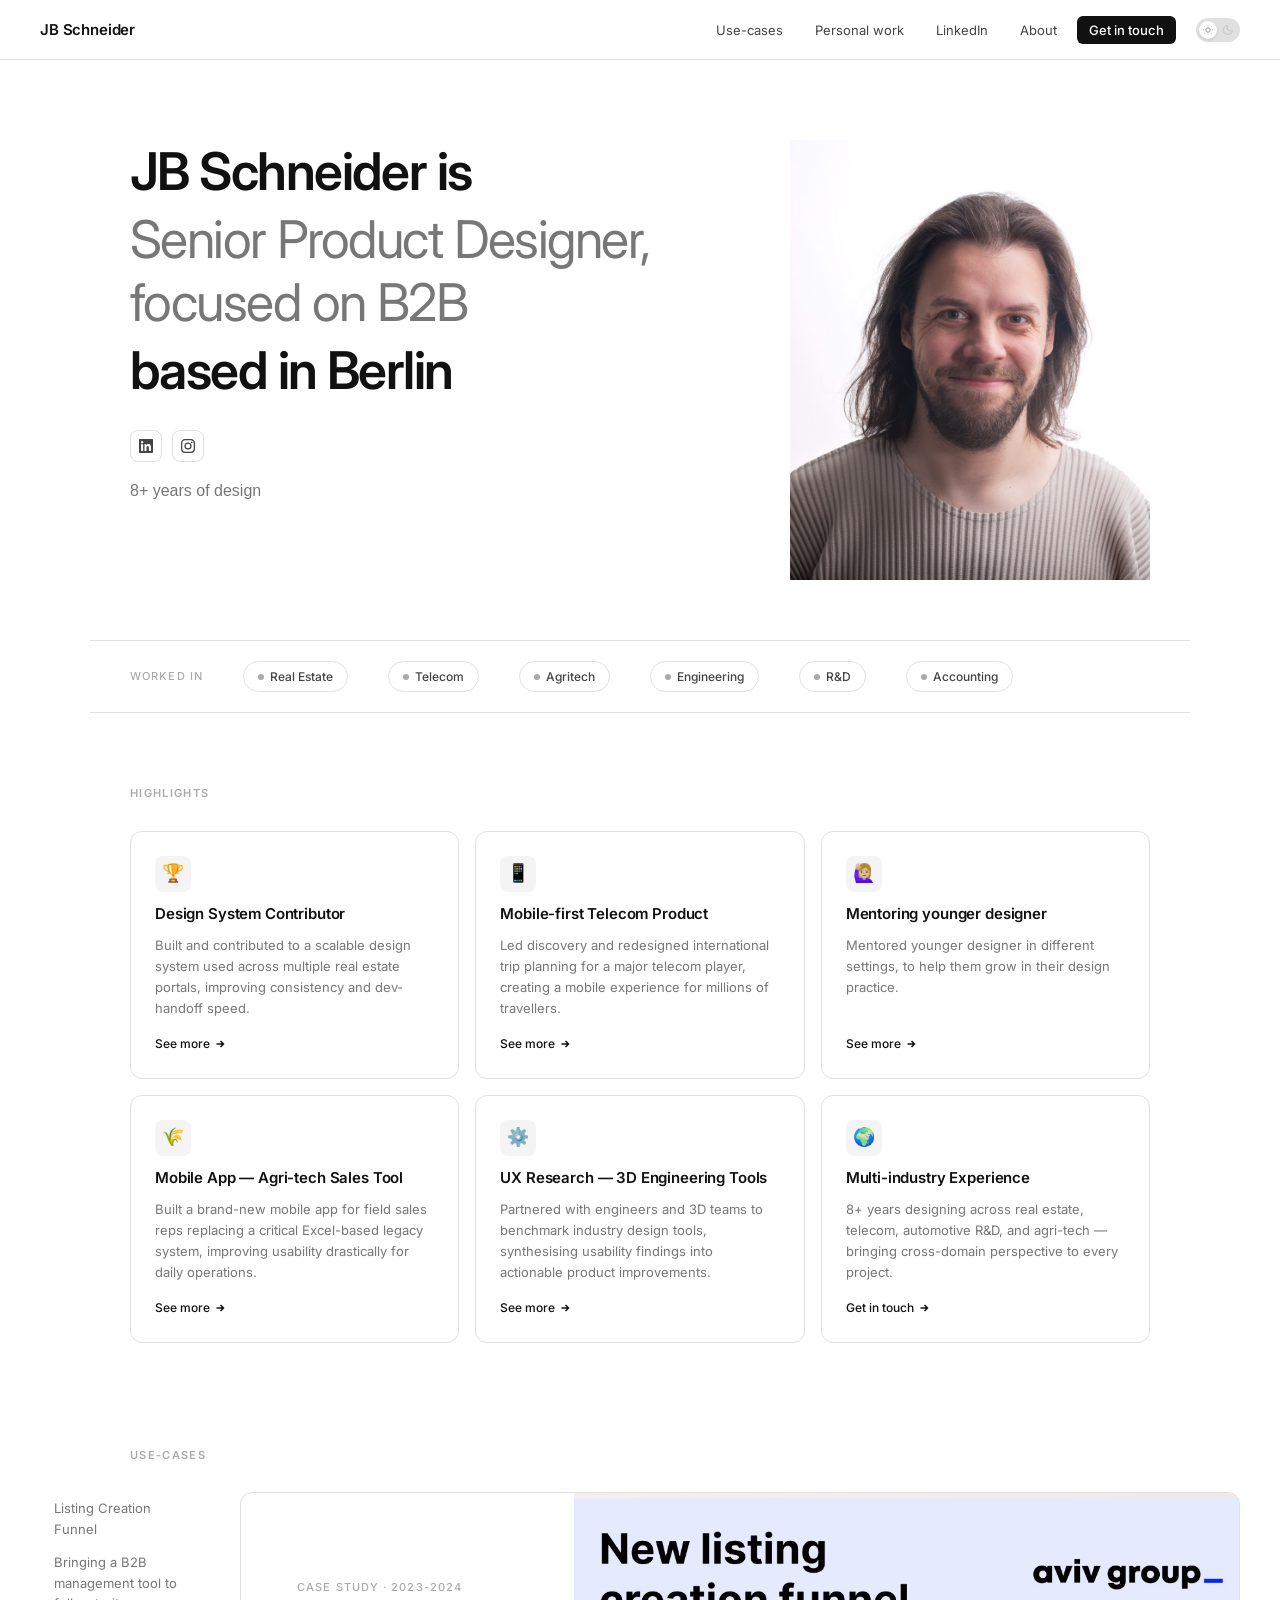
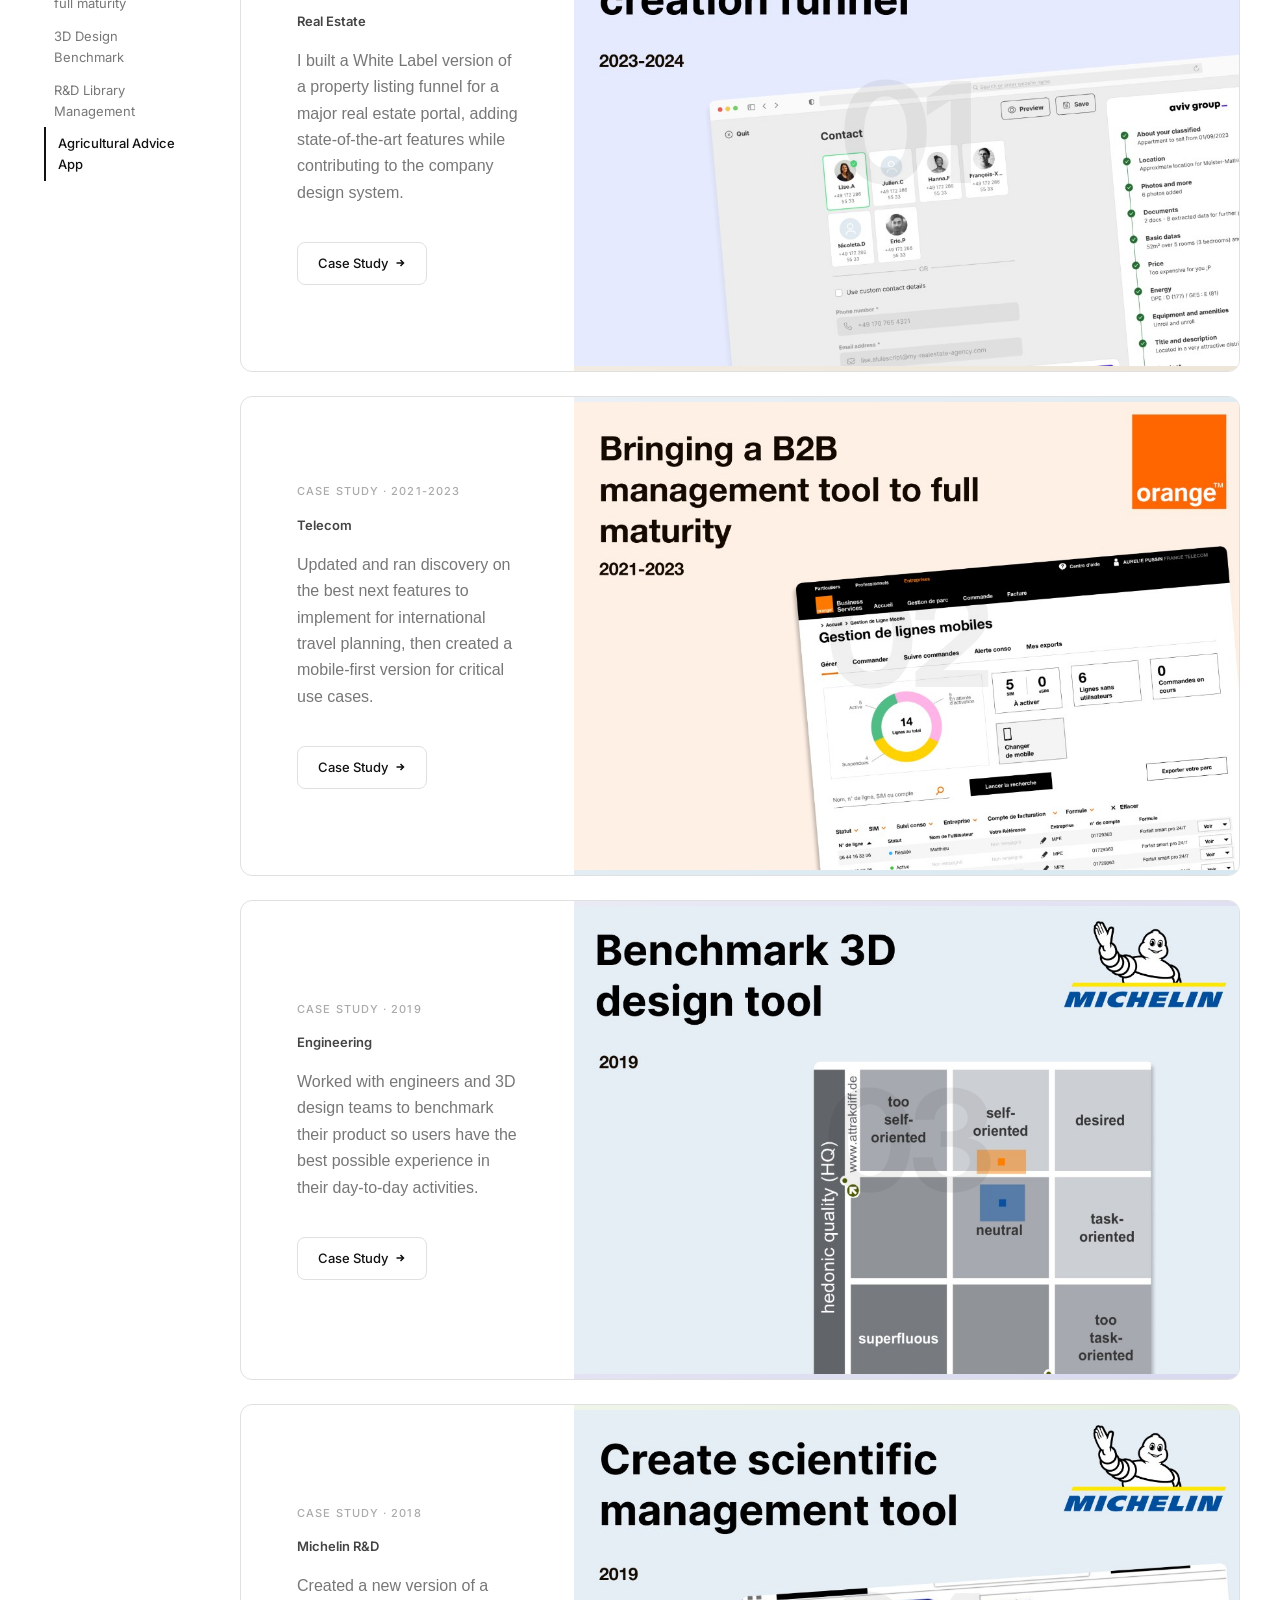
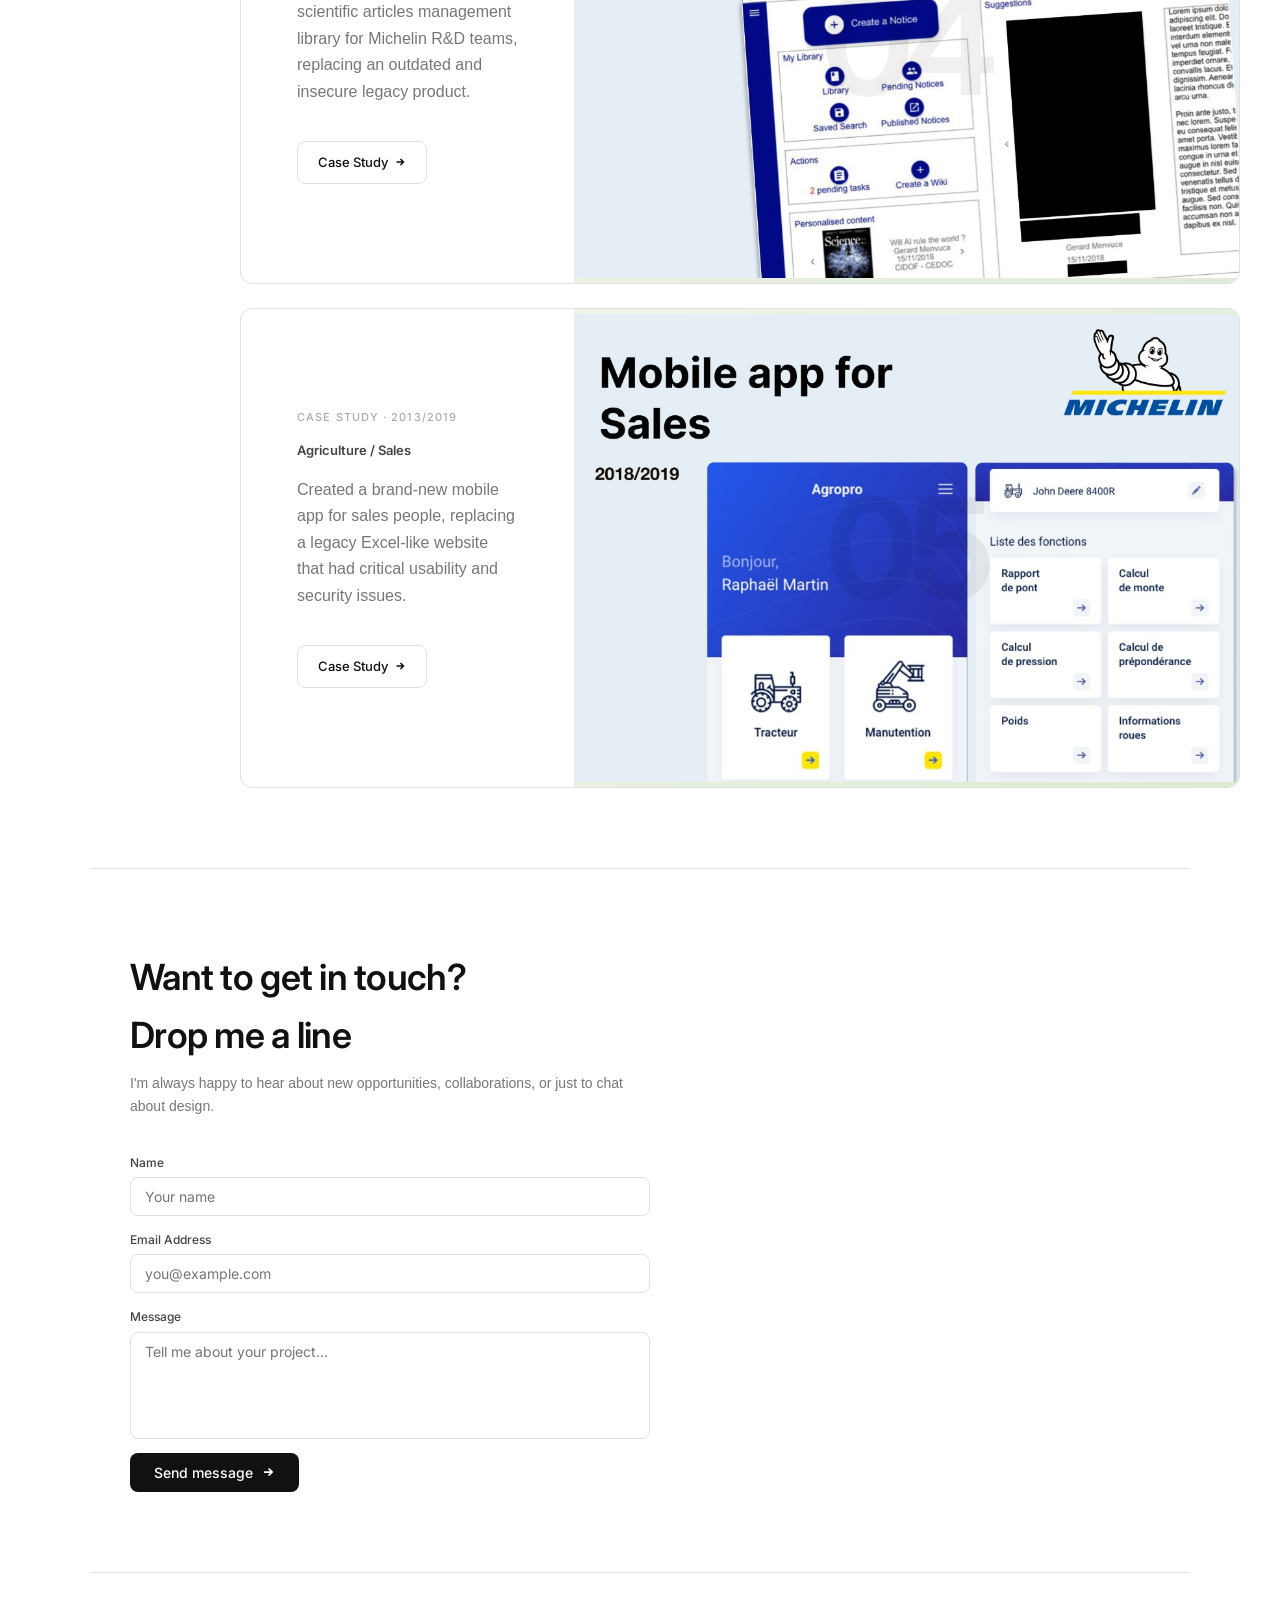
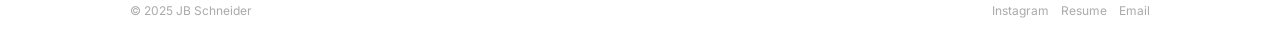
==== index.html @ 1fe6a7e6 "Initial commit portfolio site" ====
<!DOCTYPE html>
<html lang="en">
<head>
  <meta charset="UTF-8"/>
  <meta name="viewport" content="width=device-width, initial-scale=1.0"/>
  <meta name="description" content="JB Schneider – Product Designer, focused on B2B, based in Berlin"/>
  <title>JB Schneider – Product Designer</title>
  <link rel="preconnect" href="https://fonts.googleapis.com"/>
  <link rel="preconnect" href="https://fonts.gstatic.com" crossorigin/>
  <link href="https://fonts.googleapis.com/css2?family=Inter:wght@300;400;500;600&display=swap" rel="stylesheet"/>
  <link rel="stylesheet" href="styles.css"/>
  <script>
    (function() {
      try {
        var s = localStorage.getItem('jb-portfolio-theme');
        if (s === 'dark') document.documentElement.classList.add('dark-mode');
        else if (s === 'light') document.documentElement.classList.add('theme-light');
      } catch (_) {}
    })();
  </script>
</head>
<body>

<!-- ── NAV ──────────────────────────────────── -->
<nav>
  <a href="#" class="nav-logo">JB Schneider</a>
  <div class="nav-right">
    <ul class="nav-links">
      <li><a href="#work">Use-cases</a></li>
      <li><a href="https://www.instagram.com/jb_schneidr/" target="_blank" rel="noopener noreferrer">Personal work</a></li>
      <li><a href="https://www.linkedin.com/in/" target="_blank" rel="noopener noreferrer">LinkedIn</a></li>
      <li><a href="about.html">About</a></li>
      <li><a href="#contact" class="nav-cta">Get in touch</a></li>
    </ul>
    <button type="button" class="theme-toggle" aria-label="Toggle dark mode" title="Toggle dark mode">
      <span class="theme-toggle__track">
        <span class="theme-toggle__thumb"></span>
      </span>
      <span class="theme-toggle__icons" aria-hidden="true">
        <svg class="theme-toggle__sun" viewBox="0 0 24 24" fill="none" stroke="currentColor" stroke-width="1.5"><path d="M12 3v1.5M12 19.5V21M4.22 4.22l1.06 1.06M18.72 18.72l1.06 1.06M3 12h1.5M19.5 12H21M4.22 19.78l1.06-1.06M18.72 5.28l1.06-1.06M12 16.5a4.5 4.5 0 1 0 0-9 4.5 4.5 0 0 0 0 9z"/></svg>
        <svg class="theme-toggle__moon" viewBox="0 0 24 24" fill="none" stroke="currentColor" stroke-width="1.5"><path d="M21 12.79A9 9 0 1 1 11.21 3 7 7 0 0 0 21 12.79z"/></svg>
      </span>
    </button>
  </div>
</nav>

<!-- ── HERO ─────────────────────────────────── -->
<div class="section-wrap">
  <div class="hero">
    <div class="hero-left">
      <h1 class="hero-title">
        <span class="hero-title__line">JB Schneider is</span>
        <span class="hero-title__line"><span>Senior Product Designer, <span class="hero-title__no-wrap">focused on B2B</span></span></span>
        <span class="hero-title__line">based in Berlin</span>
      </h1>

      <div class="hero-socials">
        <a href="https://www.linkedin.com/in/" class="social-icon" title="LinkedIn" target="_blank" rel="noopener noreferrer">
          <svg viewBox="0 0 24 24" xmlns="http://www.w3.org/2000/svg"><path d="M20.45 20.45h-3.55v-5.57c0-1.33-.03-3.04-1.85-3.04-1.85 0-2.13 1.45-2.13 2.94v5.67H9.37V9h3.41v1.56h.05c.47-.9 1.63-1.85 3.35-1.85 3.58 0 4.25 2.36 4.25 5.43v6.31h.02zM5.34 7.43a2.06 2.06 0 1 1 0-4.12 2.06 2.06 0 0 1 0 4.12zM7.12 20.45H3.56V9h3.56v11.45zM22.22 0H1.77C.79 0 0 .77 0 1.72v20.56C0 23.23.79 24 1.77 24h20.45c.98 0 1.78-.77 1.78-1.72V1.72C24 .77 23.2 0 22.22 0z"/></svg>
        </a>
        <a href="https://www.instagram.com/jb_schneidr/" target="_blank" rel="noopener noreferrer" class="social-icon" title="Instagram">
          <svg viewBox="0 0 24 24" xmlns="http://www.w3.org/2000/svg"><path d="M12 2.16c3.2 0 3.58.01 4.85.07 3.25.15 4.77 1.69 4.92 4.92.06 1.27.07 1.65.07 4.85 0 3.2-.01 3.58-.07 4.85-.15 3.23-1.66 4.77-4.92 4.92-1.27.06-1.64.07-4.85.07-3.2 0-3.58-.01-4.85-.07-3.26-.15-4.77-1.7-4.92-4.92C2.17 15.58 2.16 15.2 2.16 12c0-3.2.01-3.58.07-4.85C2.38 3.86 3.9 2.31 7.15 2.23 8.42 2.17 8.8 2.16 12 2.16zM12 0C8.74 0 8.33.01 7.05.07 2.7.27.27 2.7.07 7.05.01 8.33 0 8.74 0 12c0 3.26.01 3.67.07 4.95.2 4.36 2.62 6.78 6.98 6.98C8.33 23.99 8.74 24 12 24c3.26 0 3.67-.01 4.95-.07 4.35-.2 6.78-2.62 6.98-6.98.06-1.28.07-1.69.07-4.95 0-3.26-.01-3.67-.07-4.95C23.73 2.71 21.31.27 16.95.07 15.67.01 15.26 0 12 0zm0 5.84a6.16 6.16 0 1 0 0 12.32A6.16 6.16 0 0 0 12 5.84zM12 16a4 4 0 1 1 0-8 4 4 0 0 1 0 8zm6.4-11.85a1.44 1.44 0 1 0 0 2.88 1.44 1.44 0 0 0 0-2.88z"/></svg>
        </a>
      </div>

      <p class="hero-tagline">8+ years of design</p>
    </div>

    <div class="hero-right">
      <img class="hero-avatar hero-avatar--medium" src="assets/jb-headshot.png" alt="JB Schneider"/>
    </div>
  </div>
</div>

<!-- ── COMPANY LOGOS ─────────────────────────── -->
<div class="logos-section">
  <div class="logos-inner">
    <span class="logos-label">Worked in</span>
    <div class="logos-track">
      <span class="logo-chip"><span class="dot"></span>Real Estate</span>
      <span class="logo-chip"><span class="dot"></span>Telecom</span>
      <span class="logo-chip"><span class="dot"></span>Agritech</span>
      <span class="logo-chip"><span class="dot"></span>Engineering</span>
      <span class="logo-chip"><span class="dot"></span>R&amp;D</span>
      <span class="logo-chip"><span class="dot"></span>Accounting</span>
    </div>
  </div>
</div>

<!-- ── HIGHLIGHTS ────────────────────────────── -->
<div class="section-wrap highlights-section" id="highlights">
  <div class="section-label">Highlights</div>

  <div class="highlights-grid">

    <div class="highlight-card reveal">
      <div class="highlight-icon">🏆</div>
      <div class="highlight-title">Design System Contributor</div>
      <div class="highlight-desc">Built and contributed to a scalable design system used across multiple real estate portals, improving consistency and dev-handoff speed.</div>
      <a href="#work" class="highlight-link">
        See more
        <svg viewBox="0 0 12 12" fill="none" stroke="currentColor" stroke-width="1.5"><path d="M2.5 6h7M6.5 3l3 3-3 3"/></svg>
      </a>
    </div>

    <div class="highlight-card reveal">
      <div class="highlight-icon">📱</div>
      <div class="highlight-title">Mobile-first Telecom Product</div>
      <div class="highlight-desc">Led discovery and redesigned international trip planning for a major telecom player, creating a mobile experience for millions of travellers.</div>
      <a href="#work" class="highlight-link">
        See more
        <svg viewBox="0 0 12 12" fill="none" stroke="currentColor" stroke-width="1.5"><path d="M2.5 6h7M6.5 3l3 3-3 3"/></svg>
      </a>
    </div>

    <div class="highlight-card reveal">
      <div class="highlight-icon">🙋🏼‍♀️</div>
      <div class="highlight-title">Mentoring younger designer</div>
      <div class="highlight-desc">Mentored younger designer in different settings, to help them grow in their design practice.</div>
      <a href="#work" class="highlight-link">
        See more
        <svg viewBox="0 0 12 12" fill="none" stroke="currentColor" stroke-width="1.5"><path d="M2.5 6h7M6.5 3l3 3-3 3"/></svg>
      </a>
    </div>

    <div class="highlight-card reveal">
      <div class="highlight-icon">🌾</div>
      <div class="highlight-title">Mobile App — Agri-tech Sales Tool</div>
      <div class="highlight-desc">Built a brand-new mobile app for field sales reps replacing a critical Excel-based legacy system, improving usability drastically for daily operations.</div>
      <a href="#work" class="highlight-link">
        See more
        <svg viewBox="0 0 12 12" fill="none" stroke="currentColor" stroke-width="1.5"><path d="M2.5 6h7M6.5 3l3 3-3 3"/></svg>
      </a>
    </div>

    <div class="highlight-card reveal">
      <div class="highlight-icon">⚙️</div>
      <div class="highlight-title">UX Research — 3D Engineering Tools</div>
      <div class="highlight-desc">Partnered with engineers and 3D teams to benchmark industry design tools, synthesising usability findings into actionable product improvements.</div>
      <a href="#work" class="highlight-link">
        See more
        <svg viewBox="0 0 12 12" fill="none" stroke="currentColor" stroke-width="1.5"><path d="M2.5 6h7M6.5 3l3 3-3 3"/></svg>
      </a>
    </div>

    <div class="highlight-card reveal">
      <div class="highlight-icon">🌍</div>
      <div class="highlight-title">Multi-industry Experience</div>
      <div class="highlight-desc">8+ years designing across real estate, telecom, automotive R&D, and agri-tech — bringing cross-domain perspective to every project.</div>
      <a href="#contact" class="highlight-link">
        Get in touch
        <svg viewBox="0 0 12 12" fill="none" stroke="currentColor" stroke-width="1.5"><path d="M2.5 6h7M6.5 3l3 3-3 3"/></svg>
      </a>
    </div>

  </div>
</div>

<!-- ── WORK ──────────────────────────────────── -->
<div class="work-section" id="work">
  <div class="section-wrap" style="padding-bottom: 0;">
    <div class="section-label">Use-cases</div>
  </div>

  <div class="work-outer">

    <nav class="toc" aria-label="Table of contents">
      <div class="toc-group">
        <div class="toc-item active" data-card="card-1">
Listing Creation Funnel
        </div>
        <div class="toc-item" data-card="card-2">
Bringing a B2B management tool to full maturity
        </div>
        <div class="toc-item" data-card="card-3">
3D Design Benchmark
        </div>
        <div class="toc-item" data-card="card-4">
R&amp;D Library Management
        </div>
        <div class="toc-item" data-card="card-5">
Agricultural Advice App
        </div>
      </div>
    </nav>

    <div class="work-main">
      <div class="projects-list">

      <a class="project-card reveal" id="card-1" href="case-study-aviv-listing-funnel.html">
        <div class="project-info">
          <div class="project-type">Case Study · 2023-2024</div>
          <div class="project-company">Real Estate</div>
          <h3 class="project-title">Designing a seamless listing creation funnel</h3>
          <p class="project-desc">I built a White Label version of a property listing funnel for a major real estate portal, adding state-of-the-art features while contributing to the company design system.</p>
          <div class="project-footer">
            <span class="project-cta">
              Case Study
              <svg viewBox="0 0 12 12" fill="none" stroke="currentColor" stroke-width="1.5"><path d="M2.5 6h7M6.5 3l3 3-3 3"/></svg>
            </span>
            <span class="project-badge">Design System</span>
          </div>
        </div>
        <div class="project-visual v-real-estate">
          <img src="assets/Aviv_thumbnail_V2-602e47c1-2ef5-47f9-98f8-c3da62373234.png" alt="New listing creation funnel — Aviv Group" class="project-visual__img"/>
          <span class="visual-number">01</span>
          <div class="project-visual__overlay" aria-hidden="true"></div>
        </div>
      </a>

      <a class="project-card reveal" id="card-2" href="case-study-orange.html">
        <div class="project-info">
          <div class="project-type">Case Study · 2021-2023</div>
          <div class="project-company">Telecom</div>
          <h3 class="project-title">Bringing a B2B management tool to full maturity</h3>
          <p class="project-desc">Updated and ran discovery on the best next features to implement for international travel planning, then created a mobile-first version for critical use cases.</p>
          <div class="project-footer">
            <span class="project-cta">
              Case Study
              <svg viewBox="0 0 12 12" fill="none" stroke="currentColor" stroke-width="1.5"><path d="M2.5 6h7M6.5 3l3 3-3 3"/></svg>
            </span>
            <span class="project-badge">Mobile</span>
          </div>
        </div>
        <div class="project-visual v-telecom">
          <img src="assets/Orange_thumbnail_V2-48f6eedc-0d47-44ab-a450-f41d3045369e.png" alt="Bringing a B2B management tool to full maturity — Orange" class="project-visual__img"/>
          <span class="visual-number">02</span>
          <div class="project-visual__overlay" aria-hidden="true"></div>
        </div>
      </a>

      <a class="project-card reveal" id="card-3" href="case-study-michelin-3d-benchmark.html">
        <div class="project-info">
          <div class="project-type">Case Study · 2019</div>
          <div class="project-company">Engineering</div>
          <h3 class="project-title">3D design tool benchmark</h3>
          <p class="project-desc">Worked with engineers and 3D design teams to benchmark their product so users have the best possible experience in their day-to-day activities.</p>
          <div class="project-footer">
            <span class="project-cta">
              Case Study
              <svg viewBox="0 0 12 12" fill="none" stroke="currentColor" stroke-width="1.5"><path d="M2.5 6h7M6.5 3l3 3-3 3"/></svg>
            </span>
            <span class="project-badge">UX Research</span>
          </div>
        </div>
        <div class="project-visual v-engineering">
          <img src="assets/Michelin_thumbnail_benchmark_V2-7ce4e9e1-ea14-496e-a5dc-fee58641b058.png" alt="Benchmark 3D design tool — Michelin" class="project-visual__img"/>
          <span class="visual-number">03</span>
          <div class="project-visual__overlay" aria-hidden="true"></div>
        </div>
      </a>

      <a class="project-card reveal" id="card-4" href="case-study-michelin-rd-library.html">
        <div class="project-info">
          <div class="project-type">Case Study · 2018</div>
          <div class="project-company">Michelin R&amp;D</div>
          <h3 class="project-title">R&amp;D library management system</h3>
          <p class="project-desc">Created a new version of a scientific articles management library for Michelin R&amp;D teams, replacing an outdated and insecure legacy product.</p>
          <div class="project-footer">
            <span class="project-cta">
              Case Study
              <svg viewBox="0 0 12 12" fill="none" stroke="currentColor" stroke-width="1.5"><path d="M2.5 6h7M6.5 3l3 3-3 3"/></svg>
            </span>
            <span class="project-badge">Enterprise</span>
          </div>
        </div>
        <div class="project-visual v-rd">
          <img src="assets/Michelin_thumbnail_R_D_V2-4dd6e7e5-4dd5-458b-93dc-4b79fe21771e.png" alt="Create scientific management tool — Michelin R&D" class="project-visual__img"/>
          <span class="visual-number">04</span>
          <div class="project-visual__overlay" aria-hidden="true"></div>
        </div>
      </a>

      <a class="project-card reveal" id="card-5" href="case-study-michelin-agriculture.html">
        <div class="project-info">
          <div class="project-type">Case Study · 2013/2019</div>
          <div class="project-company">Agriculture / Sales</div>
          <h3 class="project-title">After-sale agricultural advice app</h3>
          <p class="project-desc">Created a brand-new mobile app for sales people, replacing a legacy Excel-like website that had critical usability and security issues.</p>
          <div class="project-footer">
            <span class="project-cta">
              Case Study
              <svg viewBox="0 0 12 12" fill="none" stroke="currentColor" stroke-width="1.5"><path d="M2.5 6h7M6.5 3l3 3-3 3"/></svg>
            </span>
            <span class="project-badge">Mobile App</span>
          </div>
        </div>
        <div class="project-visual v-agri">
          <img src="assets/Michelin_thumbnail_app_V2-7d8faea7-383e-47b7-8dde-8ccb3c32017f.png" alt="Mobile app for Sales — Michelin Agriculture" class="project-visual__img"/>
          <span class="visual-number">05</span>
          <div class="project-visual__overlay" aria-hidden="true"></div>
        </div>
      </a>

      </div>
    </div>
  </div>
</div>

<!-- ── CONTACT ───────────────────────────────── -->
<div class="contact-section" id="contact">
  <div class="contact-inner reveal">
    <h2 class="contact-title">Want to get in touch?<br/>Drop me a line</h2>
    <p class="contact-sub">I'm always happy to hear about new opportunities, collaborations, or just to chat about design.</p>
    <form class="contact-form" id="contact-form">
      <div class="form-field">
        <label for="name">Name</label>
        <input type="text" id="name" name="name" placeholder="Your name"/>
      </div>
      <div class="form-field">
        <label for="email">Email Address</label>
        <input type="email" id="email" name="email" placeholder="you@example.com"/>
      </div>
      <div class="form-field">
        <label for="msg">Message</label>
        <textarea id="msg" name="message" rows="5" placeholder="Tell me about your project..."></textarea>
      </div>
      <button class="form-btn" type="submit">
        Send message
        <svg width="14" height="14" viewBox="0 0 12 12" fill="none" stroke="currentColor" stroke-width="1.5"><path d="M2.5 6h7M6.5 3l3 3-3 3"/></svg>
      </button>
    </form>
  </div>
</div>

<!-- ── FOOTER ────────────────────────────────── -->
<footer>
  <span class="footer-left">© 2025 JB Schneider</span>
  <div class="footer-socials">
    <a href="https://www.instagram.com/jb_schneidr/" target="_blank" rel="noopener noreferrer">Instagram</a>
    <a href="https://uxjbschneider.myportfolio.com/resume" target="_blank" rel="noopener noreferrer">Resume</a>
    <a href="mailto:hello@jbschneider.com">Email</a>
  </div>
</footer>

<script src="script.js"></script>
</body>
</html>
---- styles.css ----
/* ─────────────────────────────────────────────
   RESET & BASE
───────────────────────────────────────────── */
*, *::before, *::after { box-sizing: border-box; margin: 0; padding: 0; }

:root {
  --black:   #111;
  --grey-1:  #444;
  --grey-2:  #777;
  --grey-3:  #aaa;
  --grey-4:  #e0e0e0;
  --grey-5:  #f4f4f4;
  --white:   #fff;
  --accent:  #111;
  --radius:  12px;
  --ease:    cubic-bezier(0.4, 0, 0.2, 1);
  --font-paragraph: 'Helvetica Neue', Helvetica, Arial, sans-serif;
}

html { scroll-behavior: smooth; }

body {
  background: var(--white);
  color: var(--black);
  font-family: 'Inter', sans-serif;
  font-size: 15px;
  font-weight: 400;
  line-height: 1.6;
  -webkit-font-smoothing: antialiased;
}

p {
  font-family: var(--font-paragraph);
}

/* List items in content areas match paragraph font/size */
.section-wrap li,
article li {
  font-family: var(--font-paragraph);
  font-size: 15px;
  line-height: 1.6;
}

a { color: inherit; text-decoration: none; }
img { display: block; }

/* ─────────────────────────────────────────────
   NAV
───────────────────────────────────────────── */
nav {
  position: sticky;
  top: 0;
  z-index: 100;
  background: rgba(255,255,255,0.92);
  backdrop-filter: blur(16px);
  border-bottom: 1px solid var(--grey-4);
  display: flex;
  justify-content: space-between;
  align-items: center;
  padding: 0 40px;
  height: 60px;
}

.nav-logo {
  font-size: 15px;
  font-weight: 600;
  color: var(--black);
  letter-spacing: -0.01em;
}

.nav-right {
  display: flex;
  align-items: center;
  gap: 20px;
}

.nav-links {
  display: flex;
  gap: 8px;
  list-style: none;
  align-items: center;
}

.nav-links a {
  font-size: 13px;
  font-weight: 400;
  color: var(--grey-1);
  padding: 6px 12px;
  border-radius: 6px;
  transition: background 0.18s, color 0.18s;
}
.nav-links a:hover { background: var(--grey-5); color: var(--black); }

.nav-cta {
  background: var(--black) !important;
  color: var(--white) !important;
  font-weight: 500 !important;
}
.nav-cta:hover { background: #333 !important; }

/* Theme toggle — top right, minimal */
.theme-toggle {
  --toggle-w: 44px;
  --toggle-h: 24px;
  --thumb: 18px;
  flex-shrink: 0;
  width: var(--toggle-w);
  height: var(--toggle-h);
  border: none;
  background: none;
  cursor: pointer;
  padding: 0;
  position: relative;
  border-radius: 100px;
  transition: opacity 0.2s ease;
}
.theme-toggle:hover { opacity: 0.85; }
.theme-toggle:focus-visible {
  outline: 2px solid var(--accent);
  outline-offset: 4px;
}
.theme-toggle__track {
  position: absolute;
  inset: 0;
  background: var(--grey-4);
  border-radius: 100px;
  transition: background 0.3s var(--ease);
}
.theme-toggle__thumb {
  position: absolute;
  top: 3px;
  left: 3px;
  width: var(--thumb);
  height: var(--thumb);
  border-radius: 50%;
  background: var(--white);
  box-shadow: 0 1px 3px rgba(0,0,0,0.12);
  transition: transform 0.3s var(--ease), background 0.3s var(--ease);
}
.theme-toggle__icons {
  position: absolute;
  inset: 0;
  pointer-events: none;
  display: flex;
  align-items: center;
  justify-content: space-between;
  padding: 0 6px;
  box-sizing: border-box;
}
.theme-toggle__icons svg {
  width: 12px;
  height: 12px;
  color: var(--grey-2);
  transition: color 0.25s ease, opacity 0.25s ease;
}
.theme-toggle__sun { opacity: 1; }
.theme-toggle__moon { opacity: 0.35; }
.theme-toggle[aria-pressed="true"] .theme-toggle__thumb {
  transform: translateX(calc(var(--toggle-w) - var(--thumb) - 6px));
}
.theme-toggle[aria-pressed="true"] .theme-toggle__track {
  background: var(--grey-2);
}
.theme-toggle[aria-pressed="true"] .theme-toggle__sun { opacity: 0.35; }
.theme-toggle[aria-pressed="true"] .theme-toggle__moon { opacity: 1; color: var(--white); }

/* ─────────────────────────────────────────────
   HERO
───────────────────────────────────────────── */
.hero {
  max-width: 1100px;
  margin: 0 auto;
  padding: 80px 0 60px;
  display: grid;
  grid-template-columns: 1fr auto;
  gap: 48px;
  align-items: start;
}

.hero-left {
  max-width: 640px;
}

.hero-title {
  font-size: clamp(32px, 4.5vw, 52px);
  font-weight: 600;
  line-height: 1.22;
  letter-spacing: -0.03em;
  color: var(--black);
  margin-bottom: 28px;
  text-align: left;
}

.hero-title .hero-title__line {
  display: block;
}

.hero-title .hero-title__line + .hero-title__line {
  margin-top: 0.08em;
}

/* Only the subtitle phrase (middle line) is grey and regular weight */
.hero-title .hero-title__line > span { color: var(--grey-2); font-weight: 400; }
.hero-title__no-wrap { white-space: nowrap; }

.hero-socials {
  display: flex;
  gap: 10px;
  margin-bottom: 16px;
}

.social-icon {
  width: 32px;
  height: 32px;
  border: 1px solid var(--grey-4);
  border-radius: 8px;
  display: flex;
  align-items: center;
  justify-content: center;
  transition: border-color 0.18s, background 0.18s;
}
.social-icon:hover { border-color: var(--black); background: var(--grey-5); }
.social-icon svg { width: 14px; height: 14px; fill: var(--grey-1); }

.hero-tagline {
  font-size: 16px;
  color: var(--grey-2);
  font-weight: 400;
  margin-top: 4px;
}

.hero-right {
  position: relative;
  width: 360px;
  height: 440px;
  flex-shrink: 0;
}

/* Illustrated background blob */
.hero-blob {
  position: absolute;
  inset: 0;
  background: linear-gradient(135deg, #f0f0f0 0%, #e8e8e8 100%);
  border-radius: 140px 140px 120px 120px;
  overflow: hidden;
}

/* Subtle geometric pattern on blob */
.hero-blob::before {
  content: '';
  position: absolute;
  inset: 0;
  background-image:
    repeating-linear-gradient(0deg, transparent, transparent 28px, rgba(0,0,0,0.04) 28px, rgba(0,0,0,0.04) 29px),
    repeating-linear-gradient(90deg, transparent, transparent 28px, rgba(0,0,0,0.04) 28px, rgba(0,0,0,0.04) 29px);
}

.hero-avatar {
  position: absolute;
  bottom: 0;
  left: 50%;
  transform: translateX(-50%);
  width: 220px;
  height: 270px;
  object-fit: cover;
  object-position: top;
  border-radius: 0;
}

.hero-avatar--medium {
  width: 360px;
  height: 440px;
  top: 0;
  bottom: auto;
}

/* Fallback initials avatar */
.hero-avatar-fallback {
  position: absolute;
  bottom: 20px;
  left: 50%;
  transform: translateX(-50%);
  width: 100px;
  height: 100px;
  border-radius: 50%;
  background: var(--black);
  color: var(--white);
  font-size: 28px;
  font-weight: 600;
  display: flex;
  align-items: center;
  justify-content: center;
  letter-spacing: -0.02em;
}

/* ─────────────────────────────────────────────
   COMPANY LOGOS
───────────────────────────────────────────── */
.logos-section {
  border-top: 1px solid var(--grey-4);
  border-bottom: 1px solid var(--grey-4);
  padding: 20px 40px;
  max-width: 1100px;
  margin: 0 auto;
}

.logos-inner {
  display: flex;
  align-items: center;
  gap: 40px;
  overflow: hidden;
}

.logos-label {
  font-size: 11px;
  font-weight: 500;
  color: var(--grey-3);
  letter-spacing: 0.1em;
  text-transform: uppercase;
  white-space: nowrap;
  flex-shrink: 0;
}

.logos-track {
  display: flex;
  gap: 40px;
  align-items: center;
  flex-wrap: wrap;
}

.logo-chip {
  display: inline-flex;
  align-items: center;
  padding: 5px 14px;
  border: 1px solid var(--grey-4);
  border-radius: 20px;
  font-size: 12px;
  font-weight: 500;
  color: var(--grey-1);
  gap: 6px;
  white-space: nowrap;
  cursor: default;
  pointer-events: none;
}
.logo-chip .dot {
  width: 6px; height: 6px; border-radius: 50%;
  background: var(--grey-3);
  flex-shrink: 0;
}

/* ─────────────────────────────────────────────
   SECTION WRAPPER
───────────────────────────────────────────── */
.section-wrap {
  max-width: 1100px;
  margin: 0 auto;
  padding: 0 40px;
}

/* ─────────────────────────────────────────────
   ABOUT PAGE
───────────────────────────────────────────── */
.about-section {
  padding-top: 48px;
  padding-bottom: 80px;
}
.about-title {
  font-size: 28px;
  font-weight: 600;
  letter-spacing: -0.02em;
  margin-bottom: 32px;
  color: var(--black);
}
.about-content {
  max-width: 640px;
}
.about-content p {
  margin-bottom: 1.25em;
  color: var(--grey-1);
}
.about-content p:last-child {
  margin-bottom: 0;
}
.about-content li {
  color: var(--grey-1);
}

/* ─────────────────────────────────────────────
   HIGHLIGHTS
───────────────────────────────────────────── */
.highlights-section {
  padding-top: 72px;
  padding-bottom: 32px;
}

.section-label {
  font-size: 11px;
  font-weight: 600;
  letter-spacing: 0.12em;
  text-transform: uppercase;
  color: var(--grey-3);
  margin-bottom: 28px;
}

.highlights-grid {
  display: grid;
  grid-template-columns: repeat(3, 1fr);
  gap: 16px;
}

.highlight-card {
  border: 1px solid var(--grey-4);
  border-radius: var(--radius);
  padding: 24px;
  display: flex;
  flex-direction: column;
  gap: 12px;
  transition: border-color 0.2s, box-shadow 0.2s;
  cursor: pointer;
}
.highlight-card:hover {
  border-color: var(--grey-3);
  box-shadow: 0 4px 20px rgba(0,0,0,0.06);
}

.highlight-icon {
  width: 36px;
  height: 36px;
  border-radius: 8px;
  background: var(--grey-5);
  display: flex;
  align-items: center;
  justify-content: center;
  font-size: 18px;
}

.highlight-title {
  font-size: 15px;
  font-weight: 600;
  color: var(--black);
  letter-spacing: -0.01em;
  line-height: 1.3;
}

.highlight-desc {
  font-size: 13px;
  color: var(--grey-2);
  line-height: 1.6;
  flex: 1;
}

.highlight-link {
  display: inline-flex;
  align-items: center;
  gap: 4px;
  font-size: 12px;
  font-weight: 500;
  color: var(--black);
  margin-top: 4px;
}
.highlight-link svg { width: 12px; height: 12px; }

/* ─────────────────────────────────────────────
   WORK — TABLE OF CONTENTS
───────────────────────────────────────────── */
.work-section {
  padding-top: 72px;
  padding-bottom: 80px;
  position: relative;
  overflow: visible;
  scroll-margin-top: 60px; /* so #work sits below sticky nav when linked */
}

/* Outer container that holds TOC + content side by side */
.work-outer {
  display: flex;
  gap: 0;
  align-items: flex-start;
  max-width: 1400px;
  margin: 0 auto;
  padding: 0;
  overflow: visible;
}

/* Sticky TOC on the far left — stays below nav and visible while scrolling case studies */
.toc {
  position: sticky;
  top: 60px; /* nav height: stays just below title bar, never under it */
  width: 200px;
  flex-shrink: 0;
  padding: 0 0 0 40px;
  align-self: flex-start;
  border: none !important;
  z-index: 10;
  height: fit-content;
  max-height: calc(100vh - 60px); /* keep within viewport below nav */
  overflow-y: auto;
}

.toc-group {
  margin-bottom: 28px;
  border: none !important;
  padding: 0;
}
.toc-group::before,
.toc-group::after {
  display: none !important;
}

.toc-group-label {
  font-size: 10px;
  font-weight: 600;
  letter-spacing: 0.14em;
  text-transform: uppercase;
  color: var(--grey-3);
  margin-bottom: 10px;
  border: none !important;
  padding: 0;
}
.toc-group-label::before,
.toc-group-label::after {
  display: none !important;
}

.toc-item {
  display: flex;
  align-items: center;
  gap: 8px;
  padding: 6px 10px 6px 12px;
  font-size: 13px;
  color: var(--grey-2);
  cursor: pointer;
  border-radius: 0 6px 6px 0;
  transition: color 0.18s, border-color 0.18s;
  border: none;
  border-left: 2px solid transparent;
}
.toc-item::before,
.toc-item::after {
  display: none !important;
}
.toc-item:hover { color: var(--black); }
.toc-item.active { color: var(--black); font-weight: 500; border-left-color: var(--black); }


/* Cards area — takes remaining space, max-width centered */
.work-main {
  flex: 1;
  min-width: 0;
  padding: 0 40px;
  max-width: 1100px;
}

/* ─────────────────────────────────────────────
   PROJECT CARDS
───────────────────────────────────────────── */
.projects-list {
  display: flex;
  flex-direction: column;
  gap: 24px;
}

.project-card {
  scroll-margin-top: 60px; /* so card sits just below sticky nav when TOC links to it */
  border: 1px solid var(--grey-4);
  border-radius: var(--radius);
  overflow: hidden;
  display: grid;
  grid-template-columns: 1fr 2fr;
  min-height: 480px;
  transition: border-color 0.2s, box-shadow 0.25s;
  cursor: pointer;
  text-decoration: none;
  color: inherit;
  background: var(--white);
}
.project-card:hover {
  border-color: var(--grey-3);
  box-shadow: 0 8px 32px rgba(0,0,0,0.08);
}

.project-card.article-card {
  grid-template-columns: 1fr 360px;
  min-height: 280px;
  background: var(--grey-5);
}

/* Use-case tiles: no title, no pill, image 2/3 width */
.project-card .project-title {
  position: absolute;
  width: 1px;
  height: 1px;
  padding: 0;
  margin: -1px;
  overflow: hidden;
  clip: rect(0, 0, 0, 0);
  white-space: nowrap;
  border: 0;
}
.project-card .project-badge {
  display: none;
}
.project-card .project-cta {
  white-space: nowrap;
}

.project-info {
  padding: 48px 56px;
  display: flex;
  flex-direction: column;
  gap: 12px;
  justify-content: center;
}

.project-type {
  font-size: 11px;
  font-weight: 500;
  color: var(--grey-3);
  letter-spacing: 0.1em;
  text-transform: uppercase;
  margin-bottom: 2px;
}

.project-company {
  display: inline-flex;
  align-items: center;
  gap: 6px;
  font-size: 13px;
  font-weight: 600;
  color: var(--grey-1);
  margin-bottom: 0;
}

.project-title {
  font-size: clamp(26px, 2.8vw, 38px);
  font-weight: 600;
  letter-spacing: -0.025em;
  line-height: 1.12;
  color: var(--black);
  margin-bottom: 12px;
}

.project-desc {
  font-size: 16px;
  color: var(--grey-2);
  line-height: 1.65;
  max-width: 100%;
  margin-top: 4px;
}

.project-footer {
  margin-top: 24px;
  display: flex;
  align-items: center;
  gap: 12px;
}

.project-cta {
  display: inline-flex;
  align-items: center;
  gap: 6px;
  font-size: 13px;
  font-weight: 500;
  color: var(--black);
  padding: 10px 20px;
  border: 1px solid var(--grey-4);
  border-radius: 8px;
  transition: background 0.18s, border-color 0.18s;
}
.project-cta:hover { background: var(--grey-5); border-color: var(--grey-3); }
.project-cta svg { width: 12px; height: 12px; }

.project-badge {
  display: inline-flex;
  align-items: center;
  gap: 5px;
  font-size: 11px;
  font-weight: 500;
  color: var(--grey-2);
  padding: 6px 12px;
  background: var(--grey-5);
  border-radius: 20px;
}

.restricted-badge {
  display: inline-flex;
  align-items: center;
  gap: 5px;
  font-size: 11px;
  color: var(--grey-3);
  padding: 4px 10px;
  border: 1px solid var(--grey-4);
  border-radius: 20px;
}

.project-visual {
  background: var(--grey-5);
  position: relative;
  overflow: hidden;
  display: flex;
  align-items: center;
  justify-content: center;
}

/* Real project cover image — show full image (no crop) */
.project-visual__img {
  position: absolute;
  inset: 0;
  width: 100%;
  height: 100%;
  object-fit: contain;
  object-position: center;
  transition: transform 0.6s cubic-bezier(0.34, 1.56, 0.64, 1);
}

/* Hover: subtle zoom so image stays fully visible */
.project-card:hover .project-visual__img {
  transform: scale(1.03);
}

/* Dark overlay on hover for contrast and focus */
.project-visual__overlay {
  position: absolute;
  inset: 0;
  background: linear-gradient(to top, rgba(0,0,0,0.4) 0%, transparent 50%);
  opacity: 0;
  transition: opacity 0.4s ease;
  pointer-events: none;
}

.project-card:hover .project-visual__overlay {
  opacity: 1;
}

.project-visual img:not(.project-visual__img) {
  width: 100%;
  height: 100%;
  object-fit: cover;
}

/* Fallback backgrounds when image is missing */
.project-visual.v-real-estate { background: linear-gradient(135deg, #f5f0ea 0%, #ede5d8 100%); }
.project-visual.v-telecom     { background: linear-gradient(135deg, #eaf0f5 0%, #d8e8f0 100%); }
.project-visual.v-engineering { background: linear-gradient(135deg, #eaeaf5 0%, #d8d8f0 100%); }
.project-visual.v-rd          { background: linear-gradient(135deg, #f0f5ea 0%, #e0ecd8 100%); }
.project-visual.v-agri        { background: linear-gradient(135deg, #f0f5ea 0%, #dcecd0 100%); }

/* Large project-number watermark — subtle over image */
.visual-number {
  font-size: 140px;
  font-weight: 700;
  color: rgba(0,0,0,0.06);
  letter-spacing: -0.05em;
  user-select: none;
  position: absolute;
  top: 50%;
  left: 50%;
  transform: translate(-50%, -50%);
  z-index: 1;
  transition: transform 0.4s cubic-bezier(0.34, 1.56, 0.64, 1), opacity 0.3s;
}

.project-card:hover .visual-number {
  transform: translate(-50%, -50%) scale(1.08);
  opacity: 0.12;
}

/* ─────────────────────────────────────────────
   CONTACT
───────────────────────────────────────────── */
.contact-section {
  border-top: 1px solid var(--grey-4);
  padding: 80px 40px;
  max-width: 1100px;
  margin: 0 auto;
}

.contact-inner {
  max-width: 520px;
}

.contact-title {
  font-size: clamp(24px, 3vw, 36px);
  font-weight: 600;
  letter-spacing: -0.02em;
  margin-bottom: 8px;
}

.contact-sub {
  font-size: 14px;
  color: var(--grey-2);
  margin-bottom: 36px;
}

.contact-form { display: flex; flex-direction: column; gap: 14px; }

.form-field {
  display: flex;
  flex-direction: column;
  gap: 5px;
}

.form-field label { font-size: 12px; font-weight: 500; color: var(--grey-1); }

.form-field input,
.form-field textarea {
  border: 1px solid var(--grey-4);
  border-radius: 8px;
  padding: 10px 14px;
  font-family: 'Inter', sans-serif;
  font-size: 14px;
  color: var(--black);
  outline: none;
  transition: border-color 0.18s;
  resize: none;
}
.form-field input:focus,
.form-field textarea:focus { border-color: var(--grey-3); }

.form-btn {
  display: inline-flex;
  align-items: center;
  gap: 8px;
  padding: 11px 24px;
  background: var(--black);
  color: var(--white);
  border: none;
  border-radius: 8px;
  font-family: 'Inter', sans-serif;
  font-size: 14px;
  font-weight: 500;
  cursor: pointer;
  align-self: flex-start;
  transition: background 0.18s;
}
.form-btn:hover { background: #333; }

/* ─────────────────────────────────────────────
   FOOTER
───────────────────────────────────────────── */
footer {
  border-top: 1px solid var(--grey-4);
  padding: 28px 40px;
  display: flex;
  justify-content: space-between;
  align-items: center;
  max-width: 1100px;
  margin: 0 auto;
}

.footer-left { font-size: 12px; color: var(--grey-3); }

.footer-socials { display: flex; gap: 12px; align-items: center; }
.footer-socials a {
  font-size: 12px;
  color: var(--grey-3);
  transition: color 0.18s;
}
.footer-socials a:hover { color: var(--black); }

/* ─────────────────────────────────────────────
   HOVER ZOOM EFFECTS
───────────────────────────────────────────── */

/* Project cards — lift + slight scale */
.project-card {
  transition: border-color 0.25s, box-shadow 0.25s, transform 0.25s cubic-bezier(0.34, 1.56, 0.64, 1);
}
.project-card:hover {
  transform: translateY(-3px) scale(1.005);
}

/* Project title zoom on card hover */
.project-title {
  transition: transform 0.3s cubic-bezier(0.34, 1.56, 0.64, 1);
  display: inline-block;
}
.project-card:hover .project-title {
  transform: scale(1.02);
  transform-origin: left center;
}

/* Highlight cards */
.highlight-card {
  transition: border-color 0.2s, box-shadow 0.25s, transform 0.25s cubic-bezier(0.34, 1.56, 0.64, 1);
}
.highlight-card:hover {
  transform: translateY(-4px) scale(1.01);
  box-shadow: 0 8px 28px rgba(0,0,0,0.08);
}

/* Highlight icon bounce */
.highlight-icon {
  transition: transform 0.3s cubic-bezier(0.34, 1.56, 0.64, 1);
}
.highlight-card:hover .highlight-icon {
  transform: scale(1.15) rotate(-4deg);
}

/* Highlight title subtle grow */
.highlight-title {
  transition: transform 0.3s cubic-bezier(0.34, 1.56, 0.64, 1);
  display: inline-block;
}
.highlight-card:hover .highlight-title {
  transform: scale(1.015);
  transform-origin: left center;
}

/* TOC items slide */
.toc-item {
  transition: color 0.18s, border-color 0.18s, transform 0.2s cubic-bezier(0.34, 1.56, 0.64, 1);
}
.toc-item:hover, .toc-item.active {
  transform: translateX(4px);
}

/* Logo chips — static, non-interactive */
.logo-chip {
  cursor: default;
  pointer-events: none;
}

/* Nav links */
.nav-links a {
  transition: background 0.18s, color 0.18s, transform 0.2s cubic-bezier(0.34, 1.56, 0.64, 1);
}
.nav-links a:hover {
  transform: translateY(-1px);
}

/* Social icons */
.social-icon {
  transition: border-color 0.18s, background 0.18s, transform 0.2s cubic-bezier(0.34, 1.56, 0.64, 1);
}
.social-icon:hover {
  transform: translateY(-3px) scale(1.1);
}

/* CTA buttons */
.project-cta {
  transition: background 0.18s, border-color 0.18s, transform 0.2s cubic-bezier(0.34, 1.56, 0.64, 1);
}
.project-cta:hover {
  transform: translateY(-1px) scale(1.03);
}

/* Arrow on highlight links */
.highlight-link svg {
  transition: transform 0.2s cubic-bezier(0.34, 1.56, 0.64, 1);
}
.highlight-link:hover svg {
  transform: translateX(4px);
}

/* ─────────────────────────────────────────────
   SCROLL FADE
───────────────────────────────────────────── */
.reveal {
  opacity: 0;
  transform: translateY(18px);
  transition: opacity 0.6s ease, transform 0.6s ease;
}
.reveal.visible { opacity: 1; transform: translateY(0); }

/* ─────────────────────────────────────────────
   RESPONSIVE
───────────────────────────────────────────── */
@media (max-width: 860px) {
  nav { padding: 0 20px; }
  .nav-right { gap: 12px; }
  .hero { grid-template-columns: 1fr; padding: 48px 0 40px; }
  .hero-right { display: none; }
  .logos-section { padding: 16px 20px; }
  .section-wrap { padding: 0 20px; }
  .highlights-grid { grid-template-columns: 1fr; }
  .work-outer { flex-direction: column; }
  .toc { display: none; }
  .work-main { padding: 0 20px; }
  .project-card { grid-template-columns: 1fr; }
  .project-visual { height: 160px; }
  .contact-section { padding: 60px 20px; }
  footer { padding: 24px 20px; flex-direction: column; gap: 14px; text-align: center; }
}

/* ─────────────────────────────────────────────
   DARK MODE (html.dark-mode) / LIGHT (html.theme-light)
───────────────────────────────────────────── */
html.theme-light,
html.theme-light body {
  background: var(--white);
  color: var(--black);
}

html.dark-mode {
  background: #0c0c0e;
  color: #e8e8ea;
}
html.dark-mode body {
  background: #0c0c0e;
  color: #e8e8ea;
}

html.dark-mode nav {
  background: rgba(12, 12, 14, 0.88);
  border-bottom-color: rgba(255,255,255,0.08);
}

html.dark-mode .nav-logo { color: #f0f0f2; }
html.dark-mode .nav-links a { color: #a0a0a8; }
html.dark-mode .nav-links a:hover { background: rgba(255,255,255,0.06); color: #f0f0f2; }
html.dark-mode .nav-cta {
  background: #f0f0f2 !important;
  color: #0c0c0e !important;
}
html.dark-mode .nav-cta:hover { background: #e0e0e4 !important; }

/* Toggle in dark mode */
html.dark-mode .theme-toggle__track { background: rgba(255,255,255,0.12); }
html.dark-mode .theme-toggle__thumb {
  background: #e8e8ea;
  box-shadow: 0 1px 4px rgba(0,0,0,0.3);
}
html.dark-mode .theme-toggle__icons svg { color: #a0a0a8; }
html.dark-mode .theme-toggle[aria-pressed="true"] .theme-toggle__track { background: rgba(255,255,255,0.2); }
html.dark-mode .theme-toggle[aria-pressed="true"] .theme-toggle__moon { color: #e8e8ea; }

html.dark-mode .hero-title { color: #f0f0f2; }
html.dark-mode .hero-title .hero-title__line > span { color: #a0a0a8; }
html.dark-mode .hero-tagline { color: #888892; }
html.dark-mode .social-icon {
  border-color: rgba(255,255,255,0.12);
}
html.dark-mode .social-icon:hover {
  border-color: rgba(255,255,255,0.25);
  background: rgba(255,255,255,0.06);
}
html.dark-mode .social-icon svg { fill: #a0a0a8; }
html.dark-mode .hero-blob {
  background: linear-gradient(135deg, #1a1a1e 0%, #141418 100%);
}
html.dark-mode .hero-blob::before {
  background-image:
    repeating-linear-gradient(0deg, transparent, transparent 28px, rgba(255,255,255,0.03) 28px, rgba(255,255,255,0.03) 29px),
    repeating-linear-gradient(90deg, transparent, transparent 28px, rgba(255,255,255,0.03) 28px, rgba(255,255,255,0.03) 29px);
}
html.dark-mode .hero-avatar-fallback {
  background: #2a2a2e;
  color: #e8e8ea;
}

html.dark-mode .logos-section {
  border-color: rgba(255,255,255,0.08);
}
html.dark-mode .logos-label { color: #707078; }
html.dark-mode .logo-chip {
  border-color: rgba(255,255,255,0.12);
  color: #a0a0a8;
}
html.dark-mode .logo-chip .dot { background: #606068; }

html.dark-mode .section-label { color: #707078; }

html.dark-mode .highlight-card {
  border-color: rgba(255,255,255,0.08);
  background: rgba(255,255,255,0.02);
}
html.dark-mode .highlight-card:hover {
  border-color: rgba(255,255,255,0.14);
  box-shadow: 0 8px 32px rgba(0,0,0,0.35);
}
html.dark-mode .highlight-icon { background: rgba(255,255,255,0.08); }
html.dark-mode .highlight-title { color: #f0f0f2; }
html.dark-mode .highlight-desc { color: #a0a0a8; }
html.dark-mode .highlight-link { color: #e8e8ea; }

html.dark-mode .about-title { color: #f0f0f2; }
html.dark-mode .about-content p,
html.dark-mode .about-content li { color: #a0a0a8; }

html.dark-mode .toc-group-label { color: #707078; }
html.dark-mode .toc-item { color: #888892; }
html.dark-mode .toc-item:hover,
html.dark-mode .toc-item.active { color: #f0f0f2; }
html.dark-mode .toc-item.active { border-left-color: #f0f0f2; }

html.dark-mode .project-card {
  border-color: rgba(255,255,255,0.08);
  background: #111114;
}
html.dark-mode .project-card:hover {
  border-color: rgba(255,255,255,0.14);
  box-shadow: 0 12px 40px rgba(0,0,0,0.4);
}
html.dark-mode .project-card.article-card { background: #0f0f12; }
html.dark-mode .project-type { color: #707078; }
html.dark-mode .project-company { color: #a0a0a8; }
html.dark-mode .project-title { color: #f0f0f2; }
html.dark-mode .project-desc { color: #a0a0a8; }
html.dark-mode .project-cta {
  border-color: rgba(255,255,255,0.2);
  color: #e8e8ea;
}
html.dark-mode .project-cta:hover {
  background: rgba(255,255,255,0.08);
  border-color: rgba(255,255,255,0.3);
}
html.dark-mode .project-badge {
  background: rgba(255,255,255,0.08);
  color: #a0a0a8;
}
html.dark-mode .project-visual { background: #0a0a0c; }
html.dark-mode .visual-number { color: rgba(255,255,255,0.06); }
html.dark-mode .project-card:hover .visual-number { opacity: 0.1; }

html.dark-mode .contact-section { border-top-color: rgba(255,255,255,0.08); }
html.dark-mode .contact-title { color: #f0f0f2; }
html.dark-mode .contact-sub { color: #a0a0a8; }
html.dark-mode .form-field label { color: #a0a0a8; }
html.dark-mode .form-field input,
html.dark-mode .form-field textarea {
  border-color: rgba(255,255,255,0.12);
  background: rgba(255,255,255,0.04);
  color: #e8e8ea;
}
html.dark-mode .form-field input::placeholder,
html.dark-mode .form-field textarea::placeholder { color: #606068; }
html.dark-mode .form-field input:focus,
html.dark-mode .form-field textarea:focus { border-color: rgba(255,255,255,0.25); }
html.dark-mode .form-btn {
  background: #e8e8ea;
  color: #0c0c0e;
}
html.dark-mode .form-btn:hover { background: #f0f0f2; }

html.dark-mode footer { border-top-color: rgba(255,255,255,0.08); }
html.dark-mode .footer-left,
html.dark-mode .footer-socials a { color: #707078; }
html.dark-mode .footer-socials a:hover { color: #e8e8ea; }

html.dark-mode .theme-toggle:focus-visible { outline-color: #e8e8ea; }
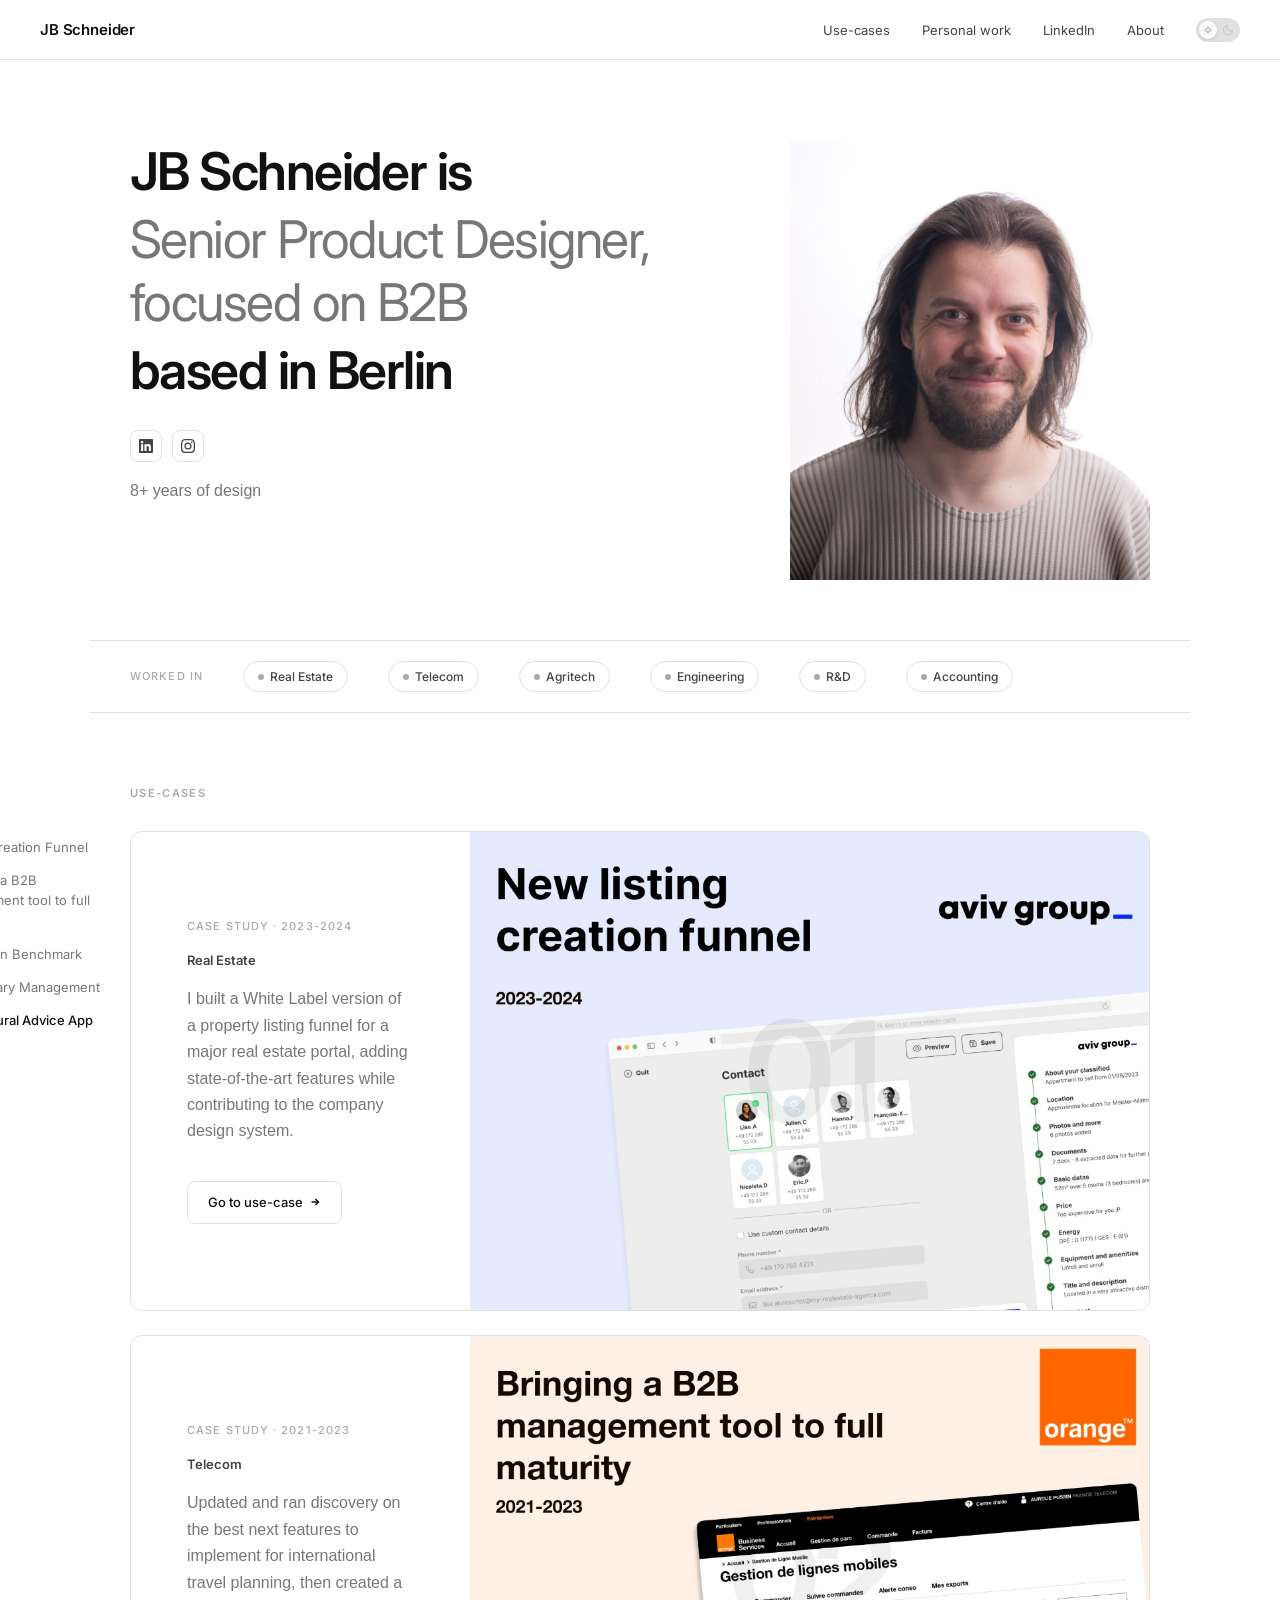
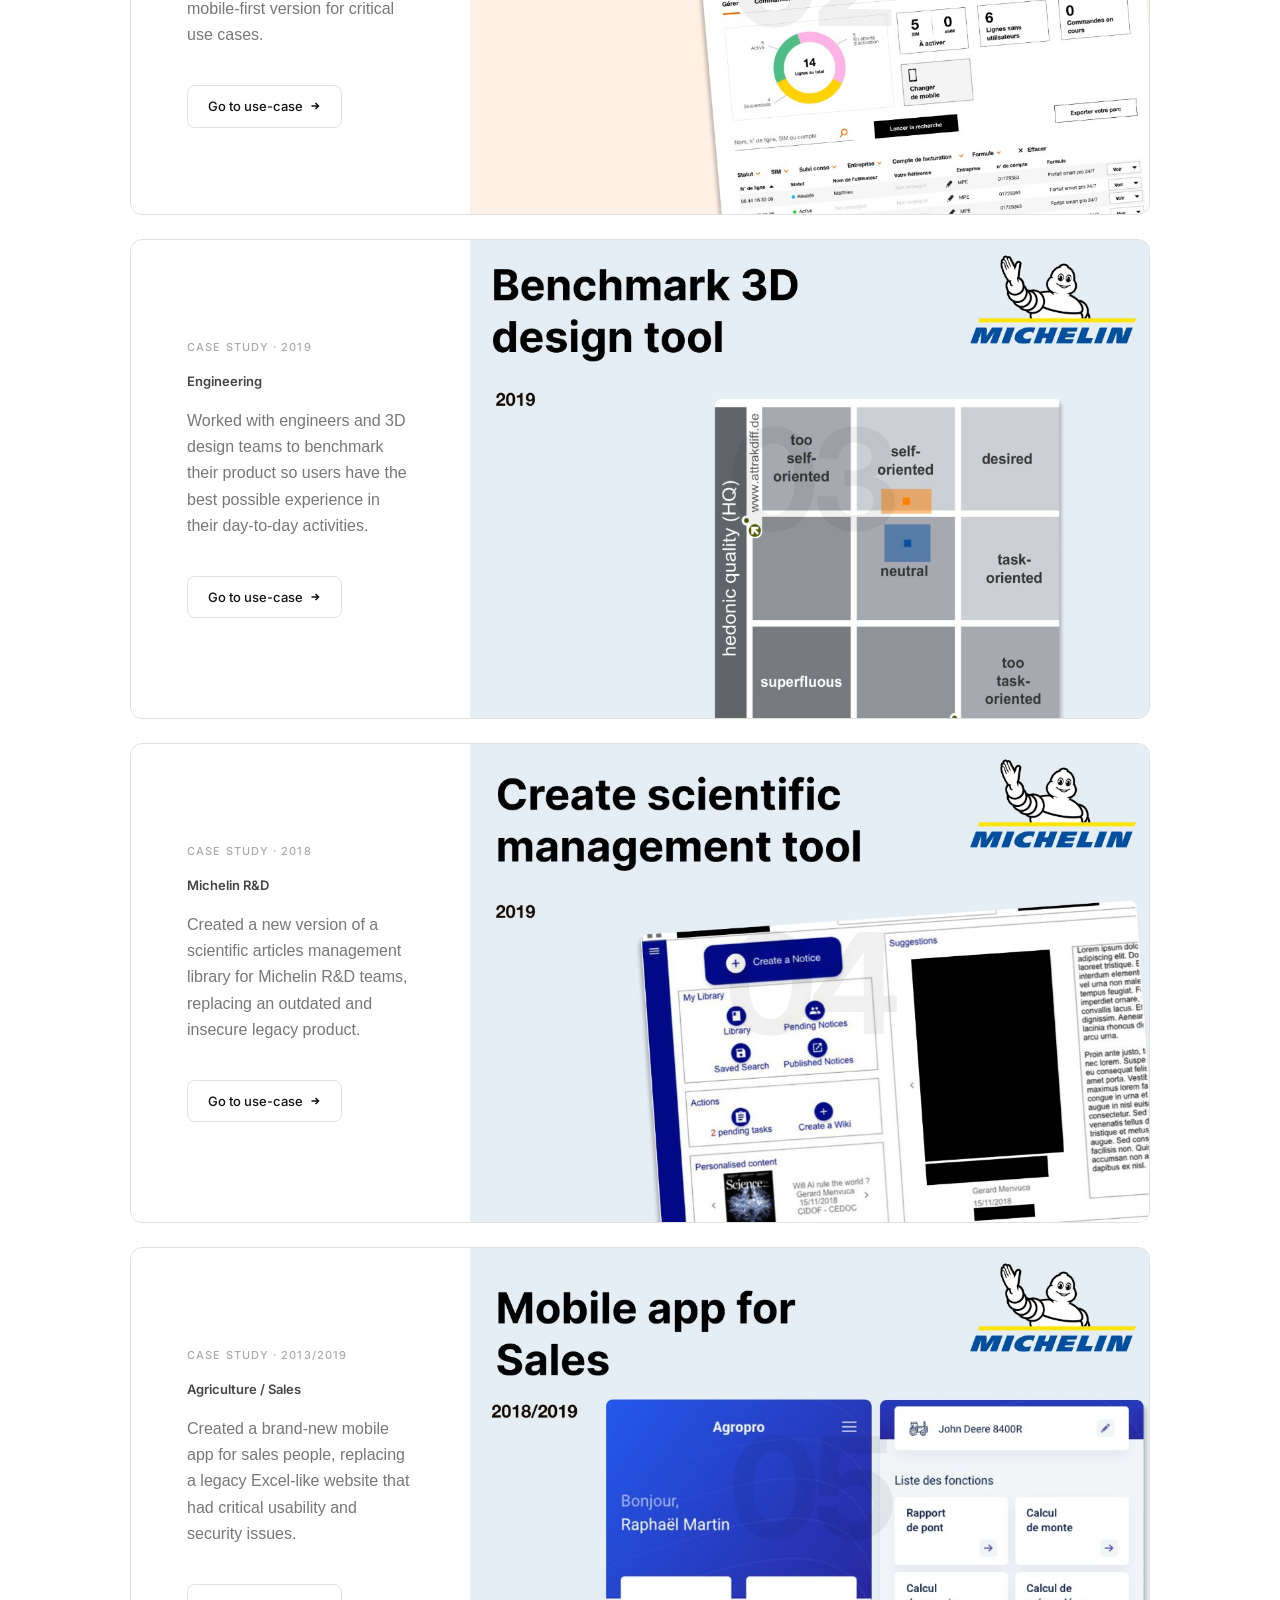
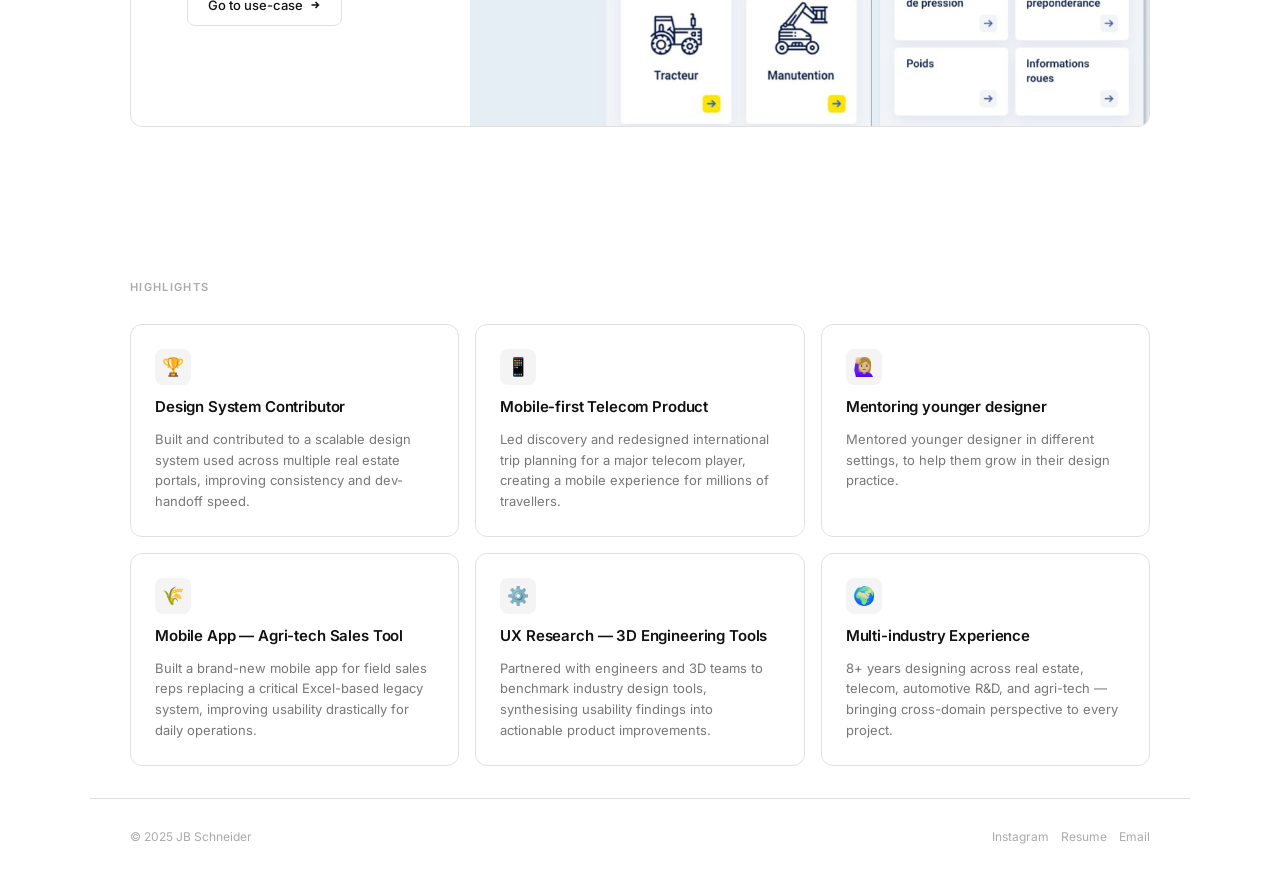
==== commit a97ed766: "Describe your change" ====
--- a/index.html
+++ b/index.html
@@ -25,12 +25,16 @@
 <nav>
   <a href="#" class="nav-logo">JB Schneider</a>
   <div class="nav-right">
+    <button type="button" class="nav-hamburger" aria-label="Open menu" aria-expanded="false">
+      <span class="hamburger-line"></span>
+      <span class="hamburger-line"></span>
+      <span class="hamburger-line"></span>
+    </button>
     <ul class="nav-links">
       <li><a href="#work">Use-cases</a></li>
       <li><a href="https://www.instagram.com/jb_schneidr/" target="_blank" rel="noopener noreferrer">Personal work</a></li>
       <li><a href="https://www.linkedin.com/in/" target="_blank" rel="noopener noreferrer">LinkedIn</a></li>
       <li><a href="about.html">About</a></li>
-      <li><a href="#contact" class="nav-cta">Get in touch</a></li>
     </ul>
     <button type="button" class="theme-toggle" aria-label="Toggle dark mode" title="Toggle dark mode">
       <span class="theme-toggle__track">
@@ -87,75 +91,6 @@
   </div>
 </div>
 
-<!-- ── HIGHLIGHTS ────────────────────────────── -->
-<div class="section-wrap highlights-section" id="highlights">
-  <div class="section-label">Highlights</div>
-
-  <div class="highlights-grid">
-
-    <div class="highlight-card reveal">
-      <div class="highlight-icon">🏆</div>
-      <div class="highlight-title">Design System Contributor</div>
-      <div class="highlight-desc">Built and contributed to a scalable design system used across multiple real estate portals, improving consistency and dev-handoff speed.</div>
-      <a href="#work" class="highlight-link">
-        See more
-        <svg viewBox="0 0 12 12" fill="none" stroke="currentColor" stroke-width="1.5"><path d="M2.5 6h7M6.5 3l3 3-3 3"/></svg>
-      </a>
-    </div>
-
-    <div class="highlight-card reveal">
-      <div class="highlight-icon">📱</div>
-      <div class="highlight-title">Mobile-first Telecom Product</div>
-      <div class="highlight-desc">Led discovery and redesigned international trip planning for a major telecom player, creating a mobile experience for millions of travellers.</div>
-      <a href="#work" class="highlight-link">
-        See more
-        <svg viewBox="0 0 12 12" fill="none" stroke="currentColor" stroke-width="1.5"><path d="M2.5 6h7M6.5 3l3 3-3 3"/></svg>
-      </a>
-    </div>
-
-    <div class="highlight-card reveal">
-      <div class="highlight-icon">🙋🏼‍♀️</div>
-      <div class="highlight-title">Mentoring younger designer</div>
-      <div class="highlight-desc">Mentored younger designer in different settings, to help them grow in their design practice.</div>
-      <a href="#work" class="highlight-link">
-        See more
-        <svg viewBox="0 0 12 12" fill="none" stroke="currentColor" stroke-width="1.5"><path d="M2.5 6h7M6.5 3l3 3-3 3"/></svg>
-      </a>
-    </div>
-
-    <div class="highlight-card reveal">
-      <div class="highlight-icon">🌾</div>
-      <div class="highlight-title">Mobile App — Agri-tech Sales Tool</div>
-      <div class="highlight-desc">Built a brand-new mobile app for field sales reps replacing a critical Excel-based legacy system, improving usability drastically for daily operations.</div>
-      <a href="#work" class="highlight-link">
-        See more
-        <svg viewBox="0 0 12 12" fill="none" stroke="currentColor" stroke-width="1.5"><path d="M2.5 6h7M6.5 3l3 3-3 3"/></svg>
-      </a>
-    </div>
-
-    <div class="highlight-card reveal">
-      <div class="highlight-icon">⚙️</div>
-      <div class="highlight-title">UX Research — 3D Engineering Tools</div>
-      <div class="highlight-desc">Partnered with engineers and 3D teams to benchmark industry design tools, synthesising usability findings into actionable product improvements.</div>
-      <a href="#work" class="highlight-link">
-        See more
-        <svg viewBox="0 0 12 12" fill="none" stroke="currentColor" stroke-width="1.5"><path d="M2.5 6h7M6.5 3l3 3-3 3"/></svg>
-      </a>
-    </div>
-
-    <div class="highlight-card reveal">
-      <div class="highlight-icon">🌍</div>
-      <div class="highlight-title">Multi-industry Experience</div>
-      <div class="highlight-desc">8+ years designing across real estate, telecom, automotive R&D, and agri-tech — bringing cross-domain perspective to every project.</div>
-      <a href="#contact" class="highlight-link">
-        Get in touch
-        <svg viewBox="0 0 12 12" fill="none" stroke="currentColor" stroke-width="1.5"><path d="M2.5 6h7M6.5 3l3 3-3 3"/></svg>
-      </a>
-    </div>
-
-  </div>
-</div>
-
 <!-- ── WORK ──────────────────────────────────── -->
 <div class="work-section" id="work">
   <div class="section-wrap" style="padding-bottom: 0;">
@@ -195,7 +130,7 @@
           <p class="project-desc">I built a White Label version of a property listing funnel for a major real estate portal, adding state-of-the-art features while contributing to the company design system.</p>
           <div class="project-footer">
             <span class="project-cta">
-              Case Study
+              Go to use-case
               <svg viewBox="0 0 12 12" fill="none" stroke="currentColor" stroke-width="1.5"><path d="M2.5 6h7M6.5 3l3 3-3 3"/></svg>
             </span>
             <span class="project-badge">Design System</span>
@@ -216,7 +151,7 @@
           <p class="project-desc">Updated and ran discovery on the best next features to implement for international travel planning, then created a mobile-first version for critical use cases.</p>
           <div class="project-footer">
             <span class="project-cta">
-              Case Study
+              Go to use-case
               <svg viewBox="0 0 12 12" fill="none" stroke="currentColor" stroke-width="1.5"><path d="M2.5 6h7M6.5 3l3 3-3 3"/></svg>
             </span>
             <span class="project-badge">Mobile</span>
@@ -237,7 +172,7 @@
           <p class="project-desc">Worked with engineers and 3D design teams to benchmark their product so users have the best possible experience in their day-to-day activities.</p>
           <div class="project-footer">
             <span class="project-cta">
-              Case Study
+              Go to use-case
               <svg viewBox="0 0 12 12" fill="none" stroke="currentColor" stroke-width="1.5"><path d="M2.5 6h7M6.5 3l3 3-3 3"/></svg>
             </span>
             <span class="project-badge">UX Research</span>
@@ -258,7 +193,7 @@
           <p class="project-desc">Created a new version of a scientific articles management library for Michelin R&amp;D teams, replacing an outdated and insecure legacy product.</p>
           <div class="project-footer">
             <span class="project-cta">
-              Case Study
+              Go to use-case
               <svg viewBox="0 0 12 12" fill="none" stroke="currentColor" stroke-width="1.5"><path d="M2.5 6h7M6.5 3l3 3-3 3"/></svg>
             </span>
             <span class="project-badge">Enterprise</span>
@@ -279,7 +214,7 @@
           <p class="project-desc">Created a brand-new mobile app for sales people, replacing a legacy Excel-like website that had critical usability and security issues.</p>
           <div class="project-footer">
             <span class="project-cta">
-              Case Study
+              Go to use-case
               <svg viewBox="0 0 12 12" fill="none" stroke="currentColor" stroke-width="1.5"><path d="M2.5 6h7M6.5 3l3 3-3 3"/></svg>
             </span>
             <span class="project-badge">Mobile App</span>
@@ -297,29 +232,48 @@
   </div>
 </div>
 
-<!-- ── CONTACT ───────────────────────────────── -->
-<div class="contact-section" id="contact">
-  <div class="contact-inner reveal">
-    <h2 class="contact-title">Want to get in touch?<br/>Drop me a line</h2>
-    <p class="contact-sub">I'm always happy to hear about new opportunities, collaborations, or just to chat about design.</p>
-    <form class="contact-form" id="contact-form">
-      <div class="form-field">
-        <label for="name">Name</label>
-        <input type="text" id="name" name="name" placeholder="Your name"/>
-      </div>
-      <div class="form-field">
-        <label for="email">Email Address</label>
-        <input type="email" id="email" name="email" placeholder="you@example.com"/>
-      </div>
-      <div class="form-field">
-        <label for="msg">Message</label>
-        <textarea id="msg" name="message" rows="5" placeholder="Tell me about your project..."></textarea>
-      </div>
-      <button class="form-btn" type="submit">
-        Send message
-        <svg width="14" height="14" viewBox="0 0 12 12" fill="none" stroke="currentColor" stroke-width="1.5"><path d="M2.5 6h7M6.5 3l3 3-3 3"/></svg>
-      </button>
-    </form>
+<!-- ── HIGHLIGHTS ────────────────────────────── -->
+<div class="section-wrap highlights-section" id="highlights">
+  <div class="section-label">Highlights</div>
+
+  <div class="highlights-grid">
+
+    <div class="highlight-card reveal">
+      <div class="highlight-icon">🏆</div>
+      <div class="highlight-title">Design System Contributor</div>
+      <div class="highlight-desc">Built and contributed to a scalable design system used across multiple real estate portals, improving consistency and dev-handoff speed.</div>
+    </div>
+
+    <div class="highlight-card reveal">
+      <div class="highlight-icon">📱</div>
+      <div class="highlight-title">Mobile-first Telecom Product</div>
+      <div class="highlight-desc">Led discovery and redesigned international trip planning for a major telecom player, creating a mobile experience for millions of travellers.</div>
+    </div>
+
+    <div class="highlight-card reveal">
+      <div class="highlight-icon">🙋🏼‍♀️</div>
+      <div class="highlight-title">Mentoring younger designer</div>
+      <div class="highlight-desc">Mentored younger designer in different settings, to help them grow in their design practice.</div>
+    </div>
+
+    <div class="highlight-card reveal">
+      <div class="highlight-icon">🌾</div>
+      <div class="highlight-title">Mobile App — Agri-tech Sales Tool</div>
+      <div class="highlight-desc">Built a brand-new mobile app for field sales reps replacing a critical Excel-based legacy system, improving usability drastically for daily operations.</div>
+    </div>
+
+    <div class="highlight-card reveal">
+      <div class="highlight-icon">⚙️</div>
+      <div class="highlight-title">UX Research — 3D Engineering Tools</div>
+      <div class="highlight-desc">Partnered with engineers and 3D teams to benchmark industry design tools, synthesising usability findings into actionable product improvements.</div>
+    </div>
+
+    <div class="highlight-card reveal">
+      <div class="highlight-icon">🌍</div>
+      <div class="highlight-title">Multi-industry Experience</div>
+      <div class="highlight-desc">8+ years designing across real estate, telecom, automotive R&D, and agri-tech — bringing cross-domain perspective to every project.</div>
+    </div>
+
   </div>
 </div>
 
--- a/styles.css
+++ b/styles.css
@@ -97,6 +97,33 @@
   font-weight: 500 !important;
 }
 .nav-cta:hover { background: #333 !important; }
+
+/* Hamburger — hidden on desktop */
+.nav-hamburger {
+  display: none;
+  flex-direction: column;
+  justify-content: center;
+  gap: 5px;
+  width: 36px;
+  height: 36px;
+  padding: 8px 6px;
+  background: none;
+  border: none;
+  cursor: pointer;
+  z-index: 201;
+}
+.hamburger-line {
+  display: block;
+  width: 100%;
+  height: 2px;
+  background: var(--black);
+  border-radius: 2px;
+  transition: transform 0.3s, opacity 0.3s;
+}
+/* Animate to X when open */
+.nav-hamburger.open .hamburger-line:nth-child(1) { transform: translateY(7px) rotate(45deg); }
+.nav-hamburger.open .hamburger-line:nth-child(2) { opacity: 0; }
+.nav-hamburger.open .hamburger-line:nth-child(3) { transform: translateY(-7px) rotate(-45deg); }
 
 /* Theme toggle — top right, minimal */
 .theme-toggle {
@@ -293,6 +320,25 @@
   letter-spacing: -0.02em;
 }
 
+/* Hero entrance animation */
+@keyframes heroFadeUp {
+  from { opacity: 0; transform: translateY(24px); }
+  to   { opacity: 1; transform: translateY(0); }
+}
+.hero-title__line,
+.hero-socials,
+.hero-tagline,
+.hero-right {
+  opacity: 0;
+  animation: heroFadeUp 0.5s cubic-bezier(0.16, 1, 0.3, 1) forwards;
+}
+.hero-title__line:nth-child(1) { animation-delay: 0s; }
+.hero-title__line:nth-child(2) { animation-delay: 0.08s; }
+.hero-title__line:nth-child(3) { animation-delay: 0.16s; }
+.hero-socials   { animation-delay: 0.28s; }
+.hero-tagline   { animation-delay: 0.36s; }
+.hero-right     { animation-delay: 0.18s; }
+
 /* ─────────────────────────────────────────────
    COMPANY LOGOS
 ───────────────────────────────────────────── */
@@ -415,12 +461,6 @@
   display: flex;
   flex-direction: column;
   gap: 12px;
-  transition: border-color 0.2s, box-shadow 0.2s;
-  cursor: pointer;
-}
-.highlight-card:hover {
-  border-color: var(--grey-3);
-  box-shadow: 0 4px 20px rgba(0,0,0,0.06);
 }
 
 .highlight-icon {
@@ -449,16 +489,6 @@
   flex: 1;
 }
 
-.highlight-link {
-  display: inline-flex;
-  align-items: center;
-  gap: 4px;
-  font-size: 12px;
-  font-weight: 500;
-  color: var(--black);
-  margin-top: 4px;
-}
-.highlight-link svg { width: 12px; height: 12px; }
 
 /* ─────────────────────────────────────────────
    WORK — TABLE OF CONTENTS
@@ -476,18 +506,20 @@
   display: flex;
   gap: 0;
   align-items: flex-start;
-  max-width: 1400px;
+  max-width: 1100px;
   margin: 0 auto;
-  padding: 0;
+  padding: 0 40px;
   overflow: visible;
 }
 
-/* Sticky TOC on the far left — stays below nav and visible while scrolling case studies */
+/* Sticky TOC on the far left — sits outside the centered content area */
 .toc {
   position: sticky;
   top: 60px; /* nav height: stays just below title bar, never under it */
-  width: 200px;
+  width: 240px;
   flex-shrink: 0;
+  margin-left: -240px; /* Pull left outside the container, effective flex space = 0 */
+  margin-right: 0;
   padding: 0 0 0 40px;
   align-self: flex-start;
   border: none !important;
@@ -495,6 +527,7 @@
   height: fit-content;
   max-height: calc(100vh - 60px); /* keep within viewport below nav */
   overflow-y: auto;
+  overflow-x: hidden;
 }
 
 .toc-group {
@@ -543,12 +576,10 @@
 .toc-item.active { color: var(--black); font-weight: 500; border-left-color: var(--black); }
 
 
-/* Cards area — takes remaining space, max-width centered */
+/* Cards area — fills the centered container */
 .work-main {
   flex: 1;
   min-width: 0;
-  padding: 0 40px;
-  max-width: 1100px;
 }
 
 /* ─────────────────────────────────────────────
@@ -880,32 +911,8 @@
   transform-origin: left center;
 }
 
-/* Highlight cards */
-.highlight-card {
-  transition: border-color 0.2s, box-shadow 0.25s, transform 0.25s cubic-bezier(0.34, 1.56, 0.64, 1);
-}
-.highlight-card:hover {
-  transform: translateY(-4px) scale(1.01);
-  box-shadow: 0 8px 28px rgba(0,0,0,0.08);
-}
-
-/* Highlight icon bounce */
-.highlight-icon {
-  transition: transform 0.3s cubic-bezier(0.34, 1.56, 0.64, 1);
-}
-.highlight-card:hover .highlight-icon {
-  transform: scale(1.15) rotate(-4deg);
-}
-
-/* Highlight title subtle grow */
-.highlight-title {
-  transition: transform 0.3s cubic-bezier(0.34, 1.56, 0.64, 1);
-  display: inline-block;
-}
-.highlight-card:hover .highlight-title {
-  transform: scale(1.015);
-  transform-origin: left center;
-}
+
+/* Highlight icon — static, no hover animation */
 
 /* TOC items slide */
 .toc-item {
@@ -946,12 +953,6 @@
 }
 
 /* Arrow on highlight links */
-.highlight-link svg {
-  transition: transform 0.2s cubic-bezier(0.34, 1.56, 0.64, 1);
-}
-.highlight-link:hover svg {
-  transform: translateX(4px);
-}
 
 /* ─────────────────────────────────────────────
    SCROLL FADE
@@ -967,19 +968,69 @@
    RESPONSIVE
 ───────────────────────────────────────────── */
 @media (max-width: 860px) {
+  /* ── Nav & hamburger menu ── */
   nav { padding: 0 20px; }
-  .nav-right { gap: 12px; }
+  .nav-hamburger { display: flex; }
+  .nav-links {
+    display: none;
+    position: absolute;
+    top: 100%;
+    left: 0;
+    right: 0;
+    flex-direction: column;
+    align-items: stretch;
+    gap: 0;
+    background: var(--white);
+    padding: 8px 20px 20px;
+    z-index: 200;
+    border-bottom: 1px solid var(--grey-4);
+    box-shadow: 0 8px 24px rgba(0,0,0,0.08);
+  }
+  .nav-links.open { display: flex; }
+  .nav-links li { border-bottom: 1px solid var(--grey-4); }
+  .nav-links li:last-child { border-bottom: none; }
+  .nav-links a {
+    display: block;
+    font-size: 16px;
+    padding: 16px 0;
+    border-radius: 0;
+  }
+  .nav-links a:hover { background: none; }
+  .nav-cta {
+    margin-top: 8px;
+    text-align: center;
+    padding: 14px 0 !important;
+    border-radius: 8px !important;
+  }
+
+  /* ── Hero ── */
   .hero { grid-template-columns: 1fr; padding: 48px 0 40px; }
   .hero-right { display: none; }
+
+  /* ── Logos ── */
   .logos-section { padding: 16px 20px; }
+  .logos-inner { gap: 20px; }
+  .logos-track { gap: 10px; }
+
+  /* ── Sections general ── */
   .section-wrap { padding: 0 20px; }
+
+  /* ── Highlights ── */
   .highlights-grid { grid-template-columns: 1fr; }
-  .work-outer { flex-direction: column; }
+
+  /* ── Work / Use-cases ── */
+  .work-outer { flex-direction: column; padding: 0 20px; }
   .toc { display: none; }
-  .work-main { padding: 0 20px; }
-  .project-card { grid-template-columns: 1fr; }
-  .project-visual { height: 160px; }
+  .project-card { grid-template-columns: 1fr; min-height: auto; }
+  .project-info { padding: 28px 24px; }
+  .project-visual { height: 200px; }
+  .project-desc { font-size: 15px; }
+  .project-footer { flex-wrap: wrap; }
+
+  /* ── Contact ── */
   .contact-section { padding: 60px 20px; }
+
+  /* ── Footer ── */
   footer { padding: 24px 20px; flex-direction: column; gap: 14px; text-align: center; }
 }
 
@@ -1005,6 +1056,9 @@
   background: rgba(12, 12, 14, 0.88);
   border-bottom-color: rgba(255,255,255,0.08);
 }
+html.dark-mode .hamburger-line { background: #f0f0f2; }
+html.dark-mode .nav-links { background: #0c0c0e; }
+html.dark-mode .nav-links li { border-bottom-color: rgba(255,255,255,0.08); }
 
 html.dark-mode .nav-logo { color: #f0f0f2; }
 html.dark-mode .nav-links a { color: #a0a0a8; }
@@ -1065,15 +1119,9 @@
   border-color: rgba(255,255,255,0.08);
   background: rgba(255,255,255,0.02);
 }
-html.dark-mode .highlight-card:hover {
-  border-color: rgba(255,255,255,0.14);
-  box-shadow: 0 8px 32px rgba(0,0,0,0.35);
-}
 html.dark-mode .highlight-icon { background: rgba(255,255,255,0.08); }
 html.dark-mode .highlight-title { color: #f0f0f2; }
 html.dark-mode .highlight-desc { color: #a0a0a8; }
-html.dark-mode .highlight-link { color: #e8e8ea; }
-
 html.dark-mode .about-title { color: #f0f0f2; }
 html.dark-mode .about-content p,
 html.dark-mode .about-content li { color: #a0a0a8; }
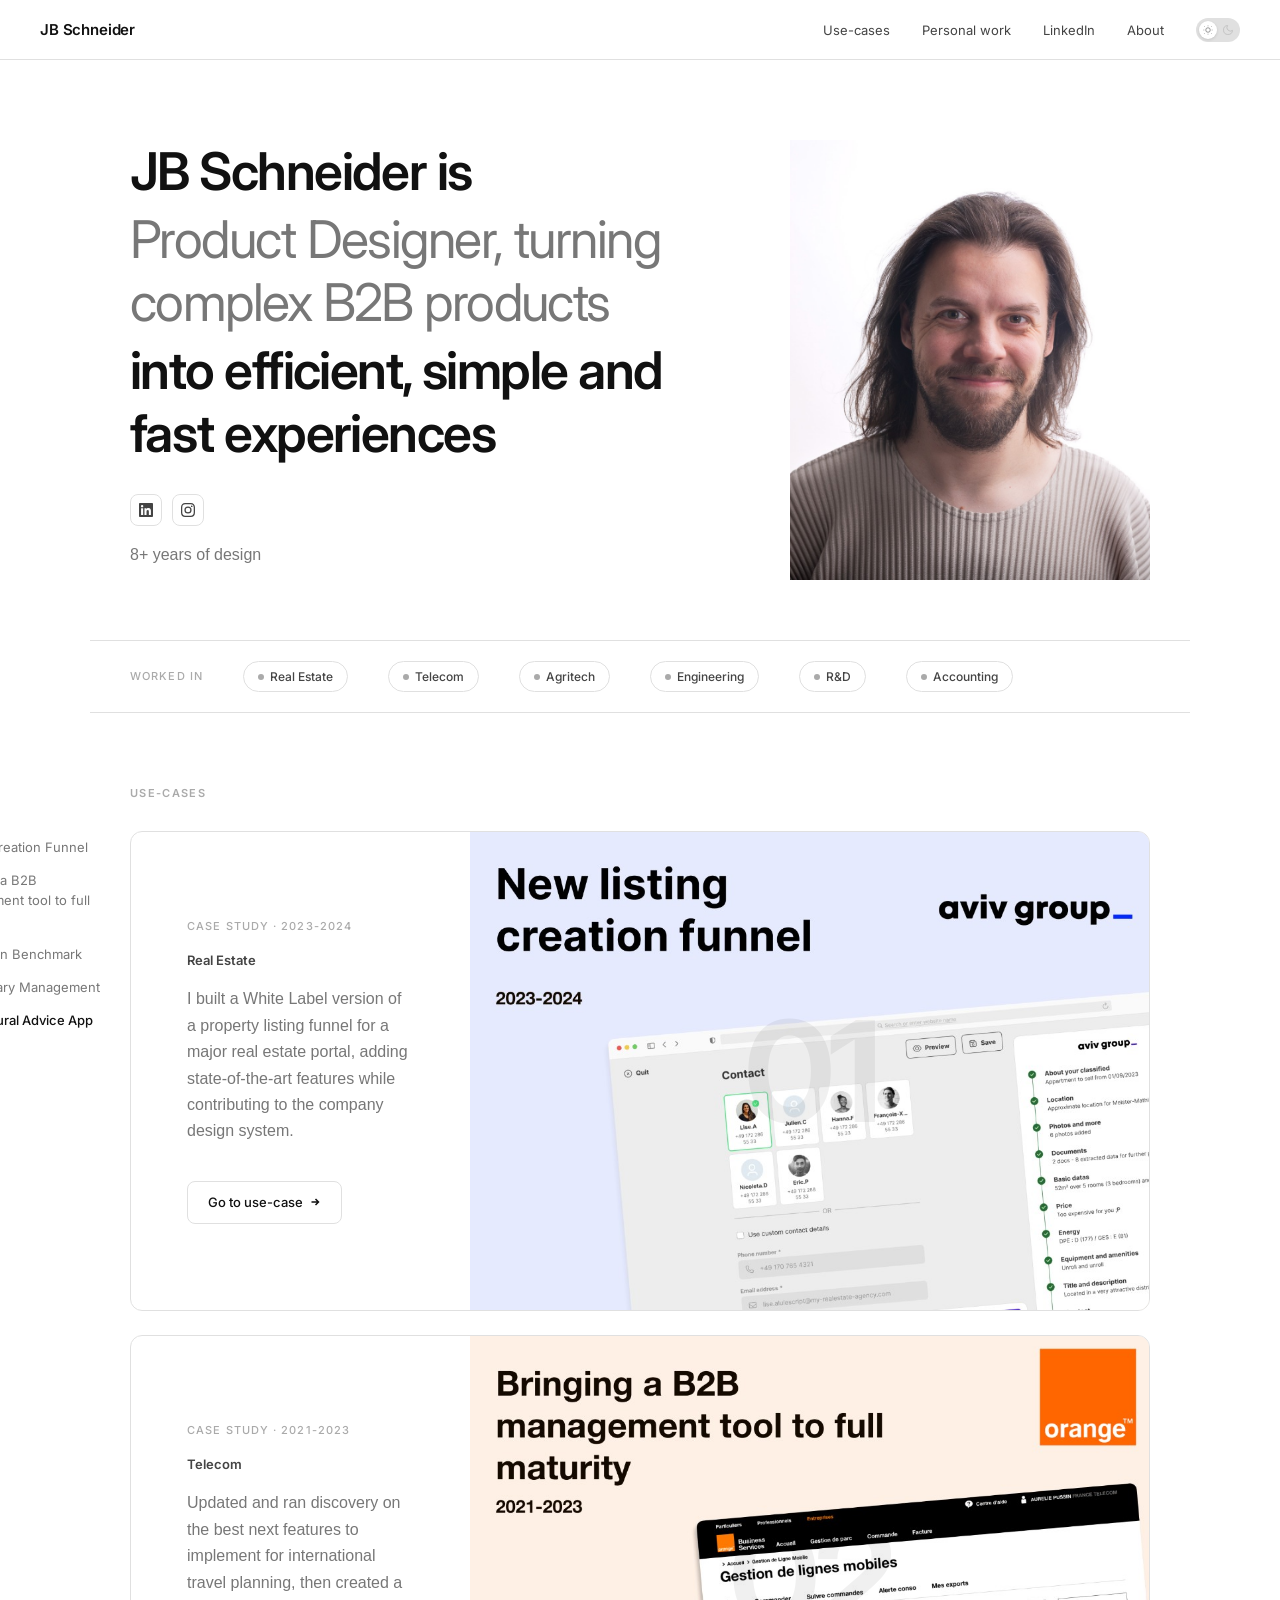
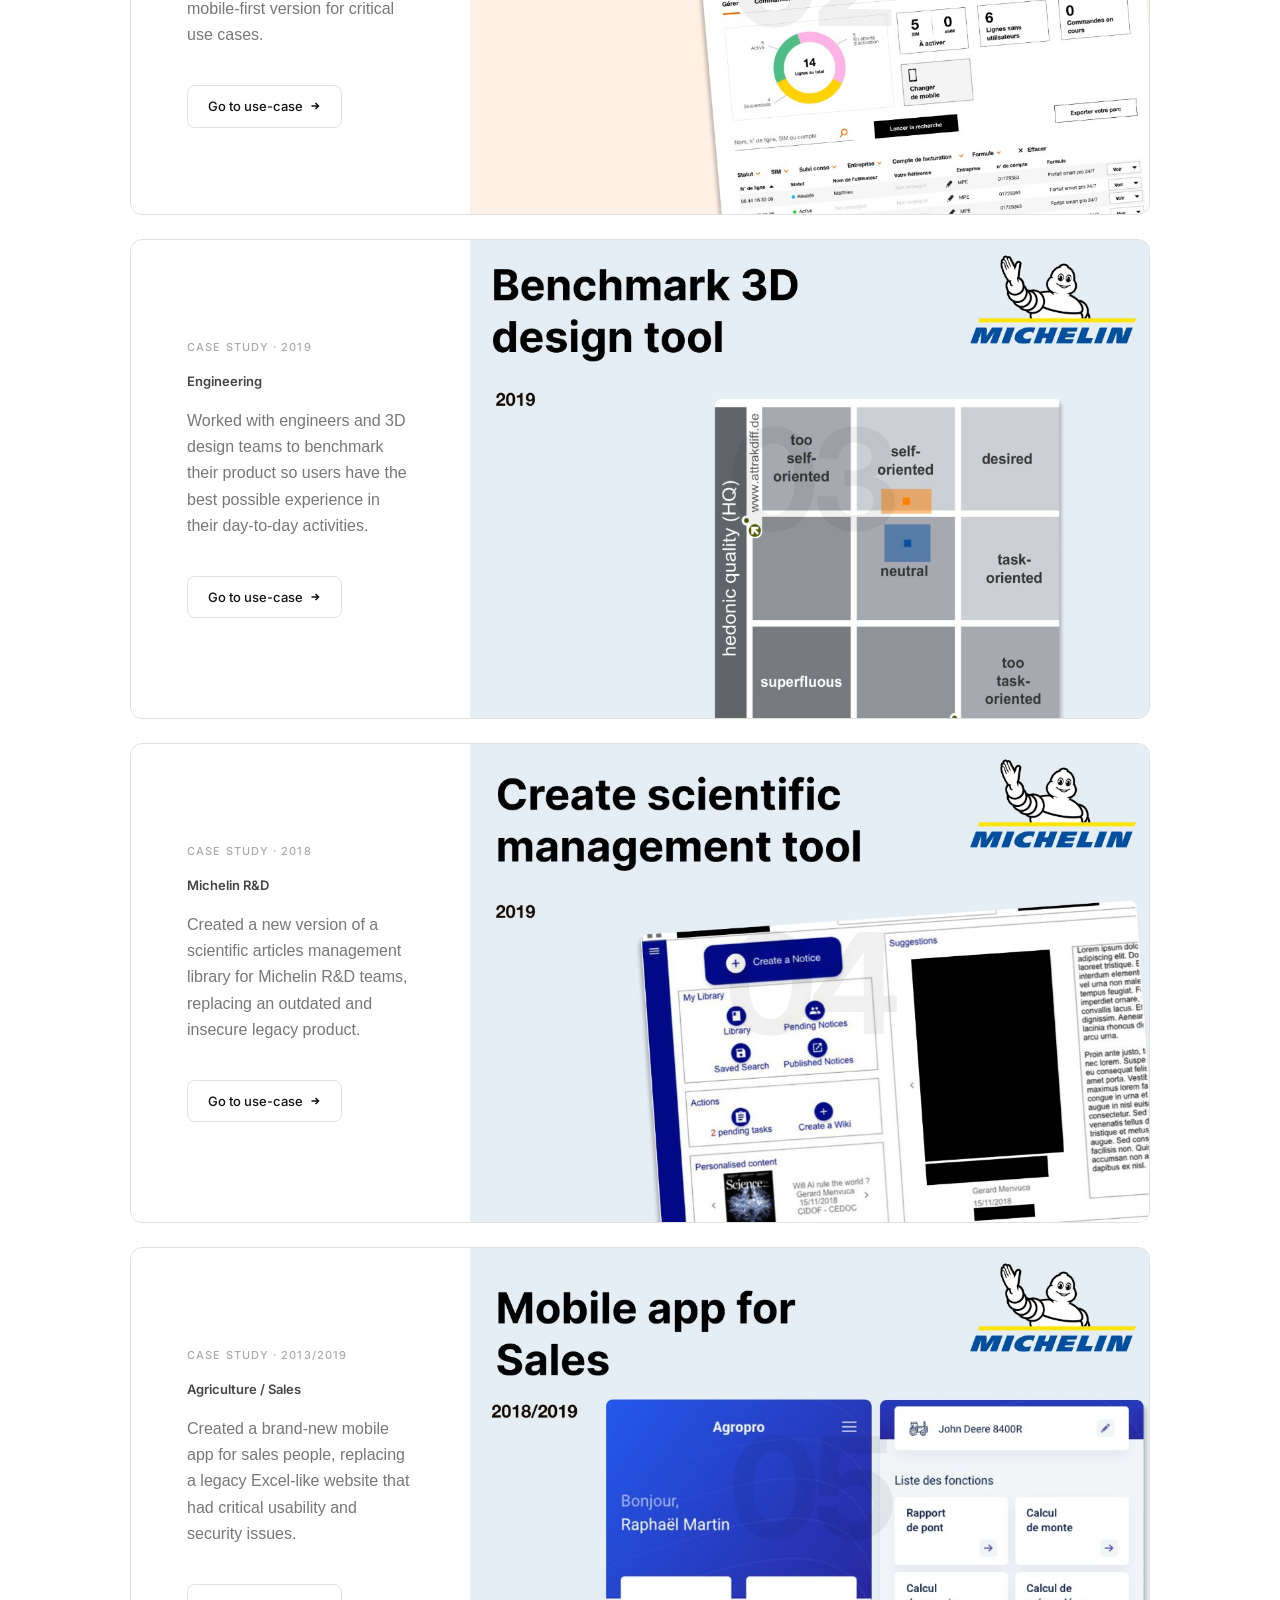
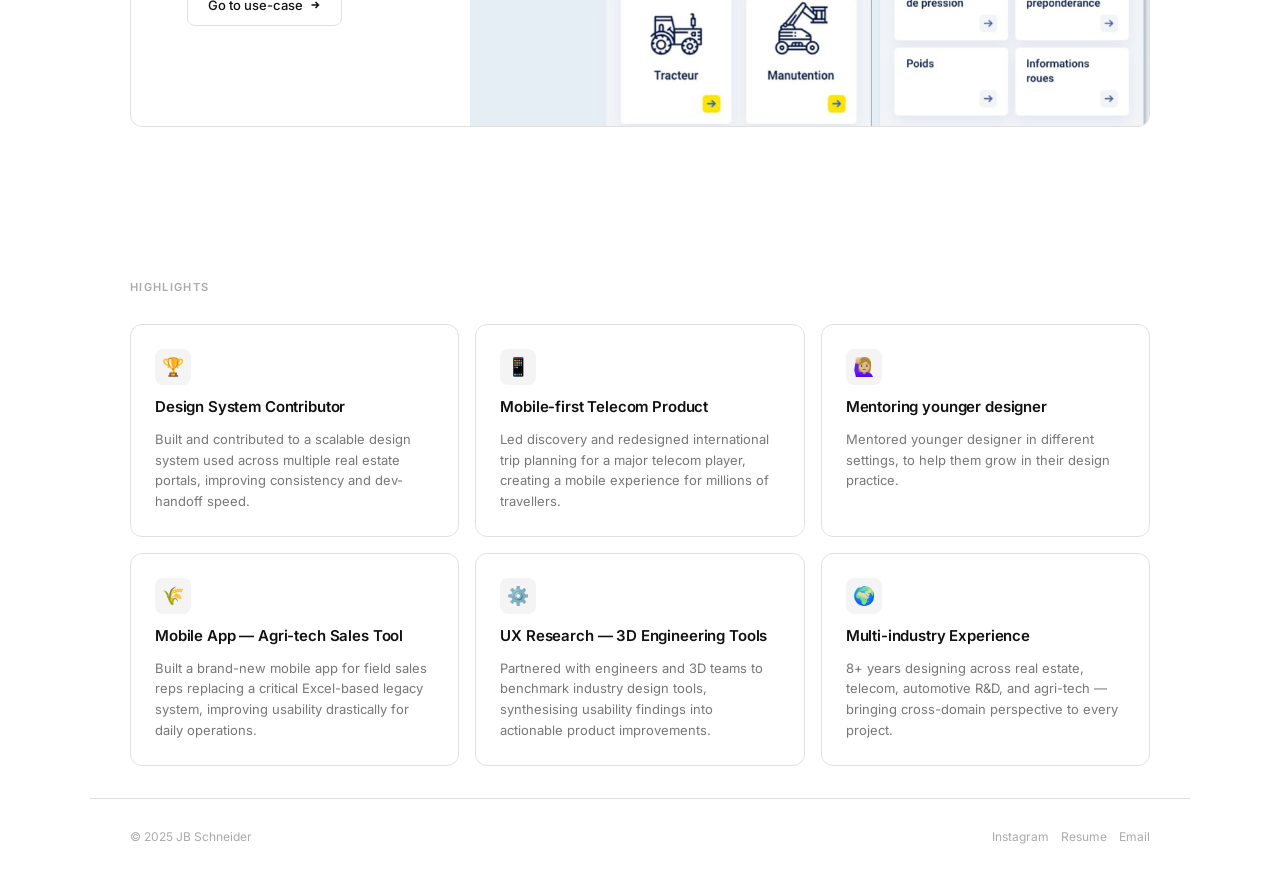
==== commit feac6c43: "Update homepage hero headline to match the new tagline. Co-authored-by: Cursor <cursoragent@cursor.c" ====
--- a/index.html
+++ b/index.html
@@ -3,7 +3,7 @@
 <head>
   <meta charset="UTF-8"/>
   <meta name="viewport" content="width=device-width, initial-scale=1.0"/>
-  <meta name="description" content="JB Schneider – Product Designer, focused on B2B, based in Berlin"/>
+  <meta name="description" content="JB Schneider – Product Designer, turning complex B2B products into efficient, simple and fast experiences"/>
   <title>JB Schneider – Product Designer</title>
   <link rel="preconnect" href="https://fonts.googleapis.com"/>
   <link rel="preconnect" href="https://fonts.gstatic.com" crossorigin/>
@@ -54,8 +54,8 @@
     <div class="hero-left">
       <h1 class="hero-title">
         <span class="hero-title__line">JB Schneider is</span>
-        <span class="hero-title__line"><span>Senior Product Designer, <span class="hero-title__no-wrap">focused on B2B</span></span></span>
-        <span class="hero-title__line">based in Berlin</span>
+        <span class="hero-title__line"><span>Product Designer, turning <span class="hero-title__no-wrap">complex B2B products</span></span></span>
+        <span class="hero-title__line">into efficient, simple and fast experiences</span>
       </h1>
 
       <div class="hero-socials">
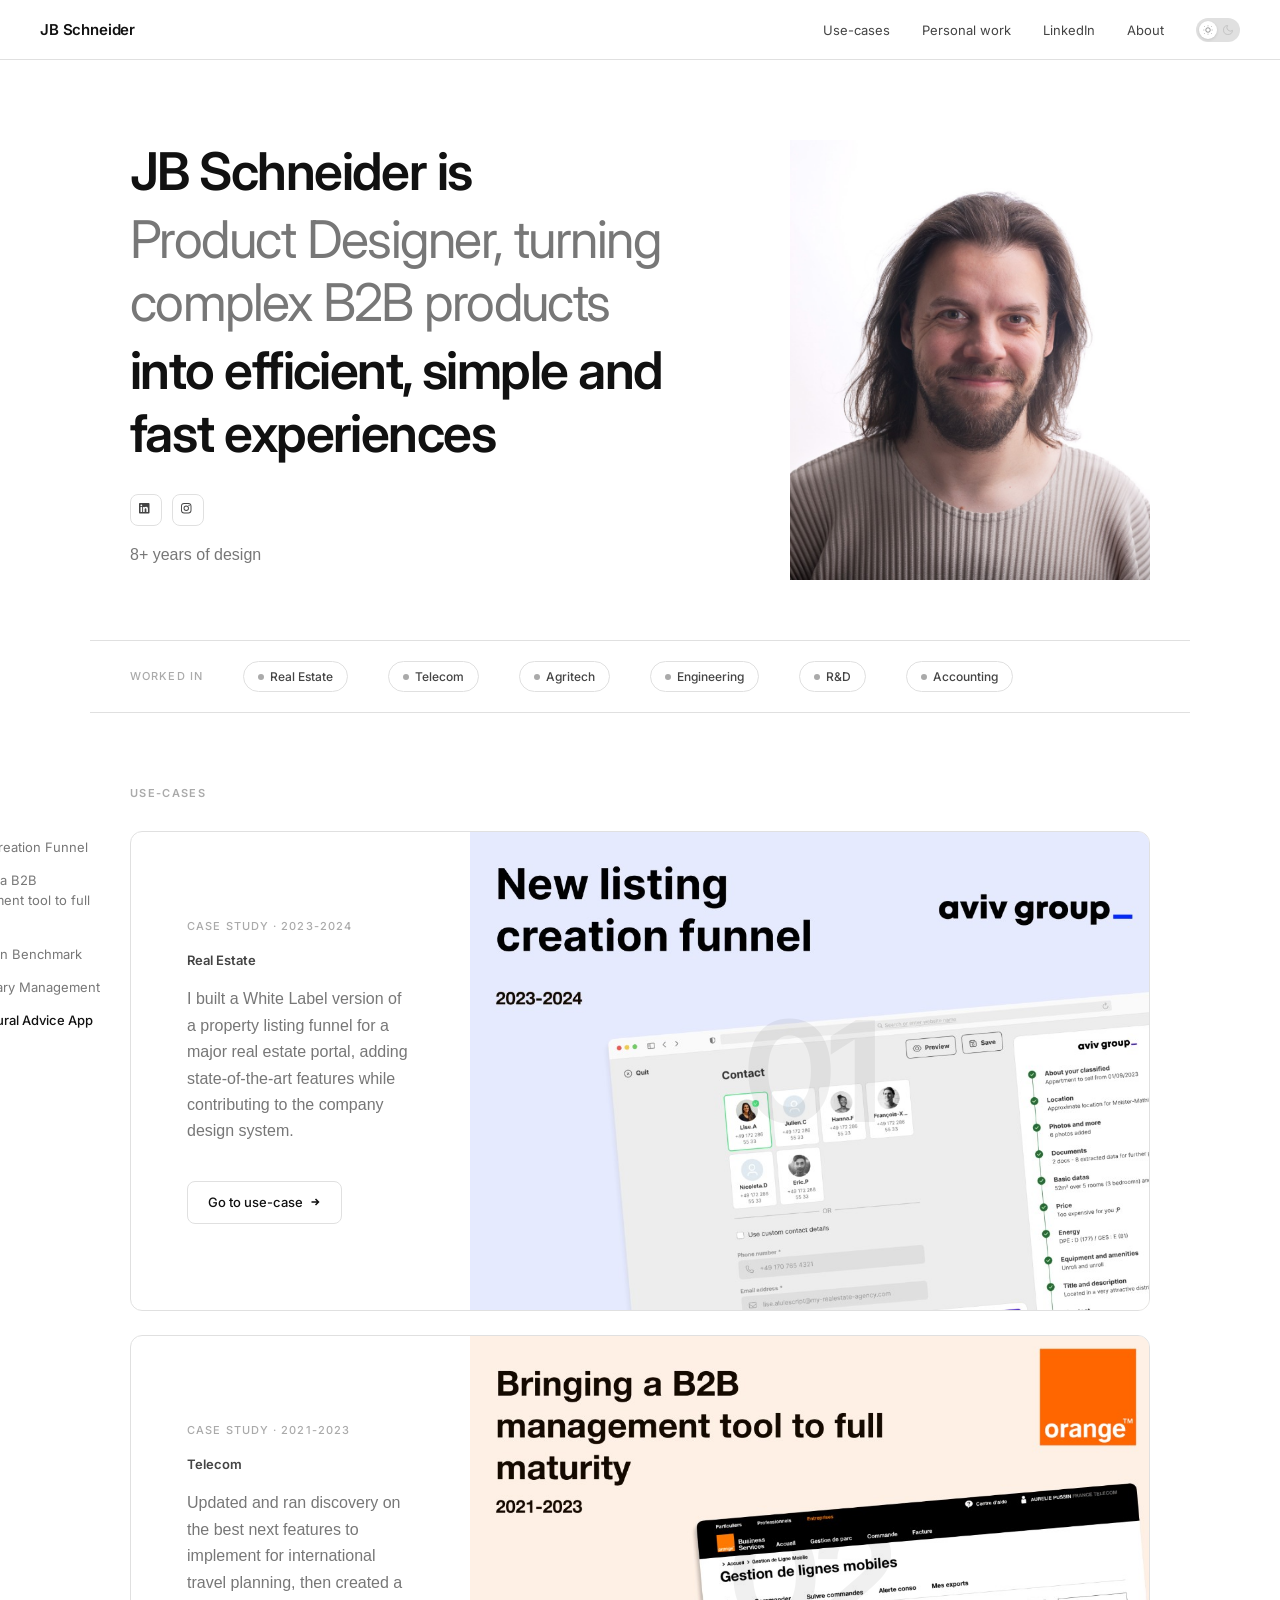
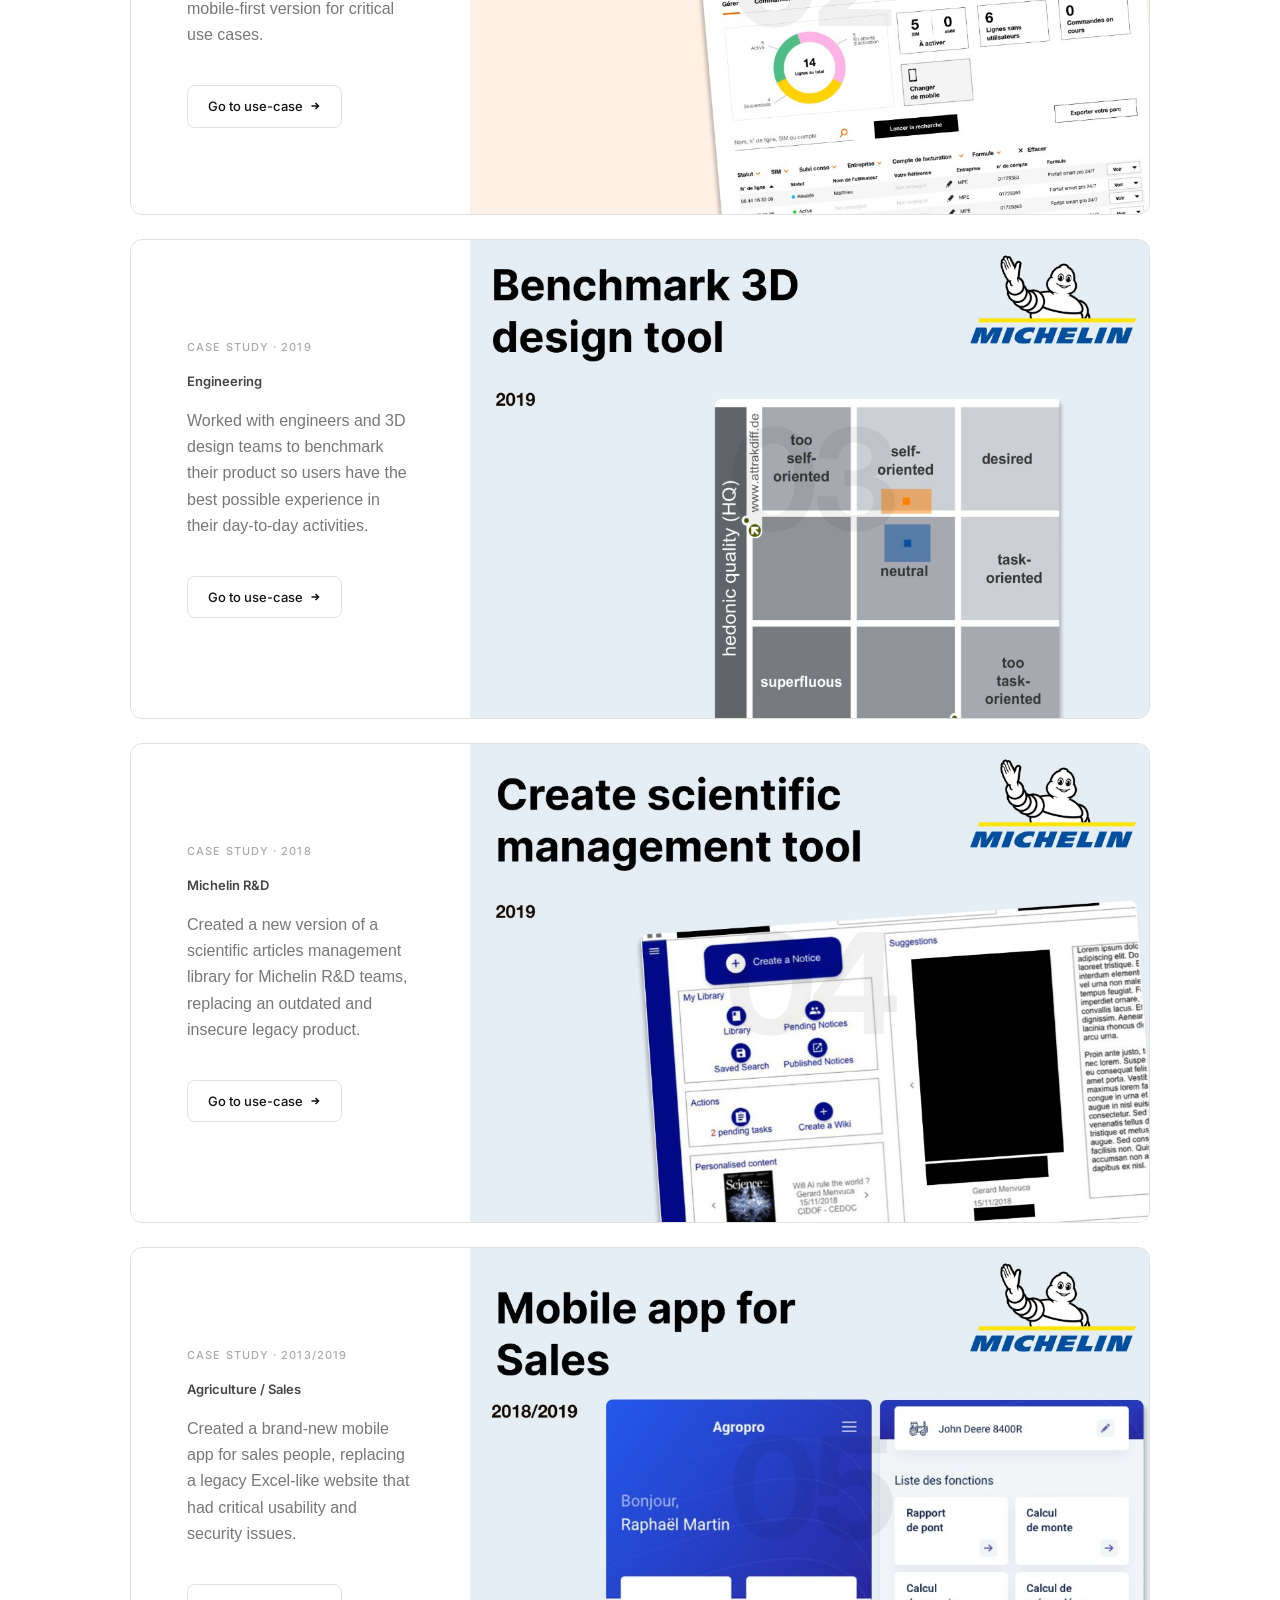
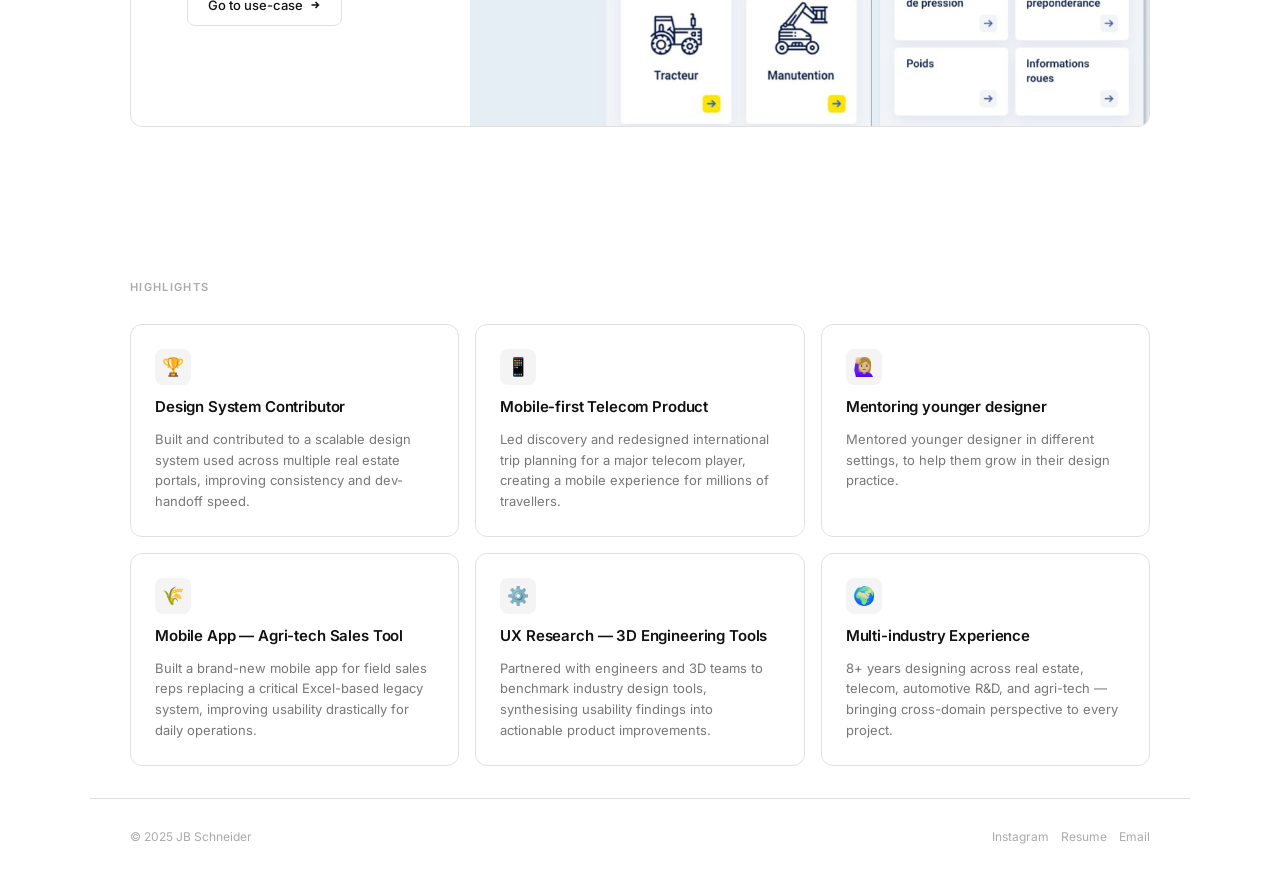
==== commit 7f4b208c: "Adjust hero social icon SVG viewBox for consistent sizing. Co-authored-by: Cursor <cursoragent@curso" ====
--- a/index.html
+++ b/index.html
@@ -60,10 +60,10 @@
 
       <div class="hero-socials">
         <a href="https://www.linkedin.com/in/" class="social-icon" title="LinkedIn" target="_blank" rel="noopener noreferrer">
-          <svg viewBox="0 0 24 24" xmlns="http://www.w3.org/2000/svg"><path d="M20.45 20.45h-3.55v-5.57c0-1.33-.03-3.04-1.85-3.04-1.85 0-2.13 1.45-2.13 2.94v5.67H9.37V9h3.41v1.56h.05c.47-.9 1.63-1.85 3.35-1.85 3.58 0 4.25 2.36 4.25 5.43v6.31h.02zM5.34 7.43a2.06 2.06 0 1 1 0-4.12 2.06 2.06 0 0 1 0 4.12zM7.12 20.45H3.56V9h3.56v11.45zM22.22 0H1.77C.79 0 0 .77 0 1.72v20.56C0 23.23.79 24 1.77 24h20.45c.98 0 1.78-.77 1.78-1.72V1.72C24 .77 23.2 0 22.22 0z"/></svg>
+          <svg viewBox="0 0 32 32" xmlns="http://www.w3.org/2000/svg"><path d="M20.45 20.45h-3.55v-5.57c0-1.33-.03-3.04-1.85-3.04-1.85 0-2.13 1.45-2.13 2.94v5.67H9.37V9h3.41v1.56h.05c.47-.9 1.63-1.85 3.35-1.85 3.58 0 4.25 2.36 4.25 5.43v6.31h.02zM5.34 7.43a2.06 2.06 0 1 1 0-4.12 2.06 2.06 0 0 1 0 4.12zM7.12 20.45H3.56V9h3.56v11.45zM22.22 0H1.77C.79 0 0 .77 0 1.72v20.56C0 23.23.79 24 1.77 24h20.45c.98 0 1.78-.77 1.78-1.72V1.72C24 .77 23.2 0 22.22 0z"/></svg>
         </a>
         <a href="https://www.instagram.com/jb_schneidr/" target="_blank" rel="noopener noreferrer" class="social-icon" title="Instagram">
-          <svg viewBox="0 0 24 24" xmlns="http://www.w3.org/2000/svg"><path d="M12 2.16c3.2 0 3.58.01 4.85.07 3.25.15 4.77 1.69 4.92 4.92.06 1.27.07 1.65.07 4.85 0 3.2-.01 3.58-.07 4.85-.15 3.23-1.66 4.77-4.92 4.92-1.27.06-1.64.07-4.85.07-3.2 0-3.58-.01-4.85-.07-3.26-.15-4.77-1.7-4.92-4.92C2.17 15.58 2.16 15.2 2.16 12c0-3.2.01-3.58.07-4.85C2.38 3.86 3.9 2.31 7.15 2.23 8.42 2.17 8.8 2.16 12 2.16zM12 0C8.74 0 8.33.01 7.05.07 2.7.27.27 2.7.07 7.05.01 8.33 0 8.74 0 12c0 3.26.01 3.67.07 4.95.2 4.36 2.62 6.78 6.98 6.98C8.33 23.99 8.74 24 12 24c3.26 0 3.67-.01 4.95-.07 4.35-.2 6.78-2.62 6.98-6.98.06-1.28.07-1.69.07-4.95 0-3.26-.01-3.67-.07-4.95C23.73 2.71 21.31.27 16.95.07 15.67.01 15.26 0 12 0zm0 5.84a6.16 6.16 0 1 0 0 12.32A6.16 6.16 0 0 0 12 5.84zM12 16a4 4 0 1 1 0-8 4 4 0 0 1 0 8zm6.4-11.85a1.44 1.44 0 1 0 0 2.88 1.44 1.44 0 0 0 0-2.88z"/></svg>
+          <svg viewBox="0 0 32 32" xmlns="http://www.w3.org/2000/svg"><path d="M12 2.16c3.2 0 3.58.01 4.85.07 3.25.15 4.77 1.69 4.92 4.92.06 1.27.07 1.65.07 4.85 0 3.2-.01 3.58-.07 4.85-.15 3.23-1.66 4.77-4.92 4.92-1.27.06-1.64.07-4.85.07-3.2 0-3.58-.01-4.85-.07-3.26-.15-4.77-1.7-4.92-4.92C2.17 15.58 2.16 15.2 2.16 12c0-3.2.01-3.58.07-4.85C2.38 3.86 3.9 2.31 7.15 2.23 8.42 2.17 8.8 2.16 12 2.16zM12 0C8.74 0 8.33.01 7.05.07 2.7.27.27 2.7.07 7.05.01 8.33 0 8.74 0 12c0 3.26.01 3.67.07 4.95.2 4.36 2.62 6.78 6.98 6.98C8.33 23.99 8.74 24 12 24c3.26 0 3.67-.01 4.95-.07 4.35-.2 6.78-2.62 6.98-6.98.06-1.28.07-1.69.07-4.95 0-3.26-.01-3.67-.07-4.95C23.73 2.71 21.31.27 16.95.07 15.67.01 15.26 0 12 0zm0 5.84a6.16 6.16 0 1 0 0 12.32A6.16 6.16 0 0 0 12 5.84zM12 16a4 4 0 1 1 0-8 4 4 0 0 1 0 8zm6.4-11.85a1.44 1.44 0 1 0 0 2.88 1.44 1.44 0 0 0 0-2.88z"/></svg>
         </a>
       </div>
 
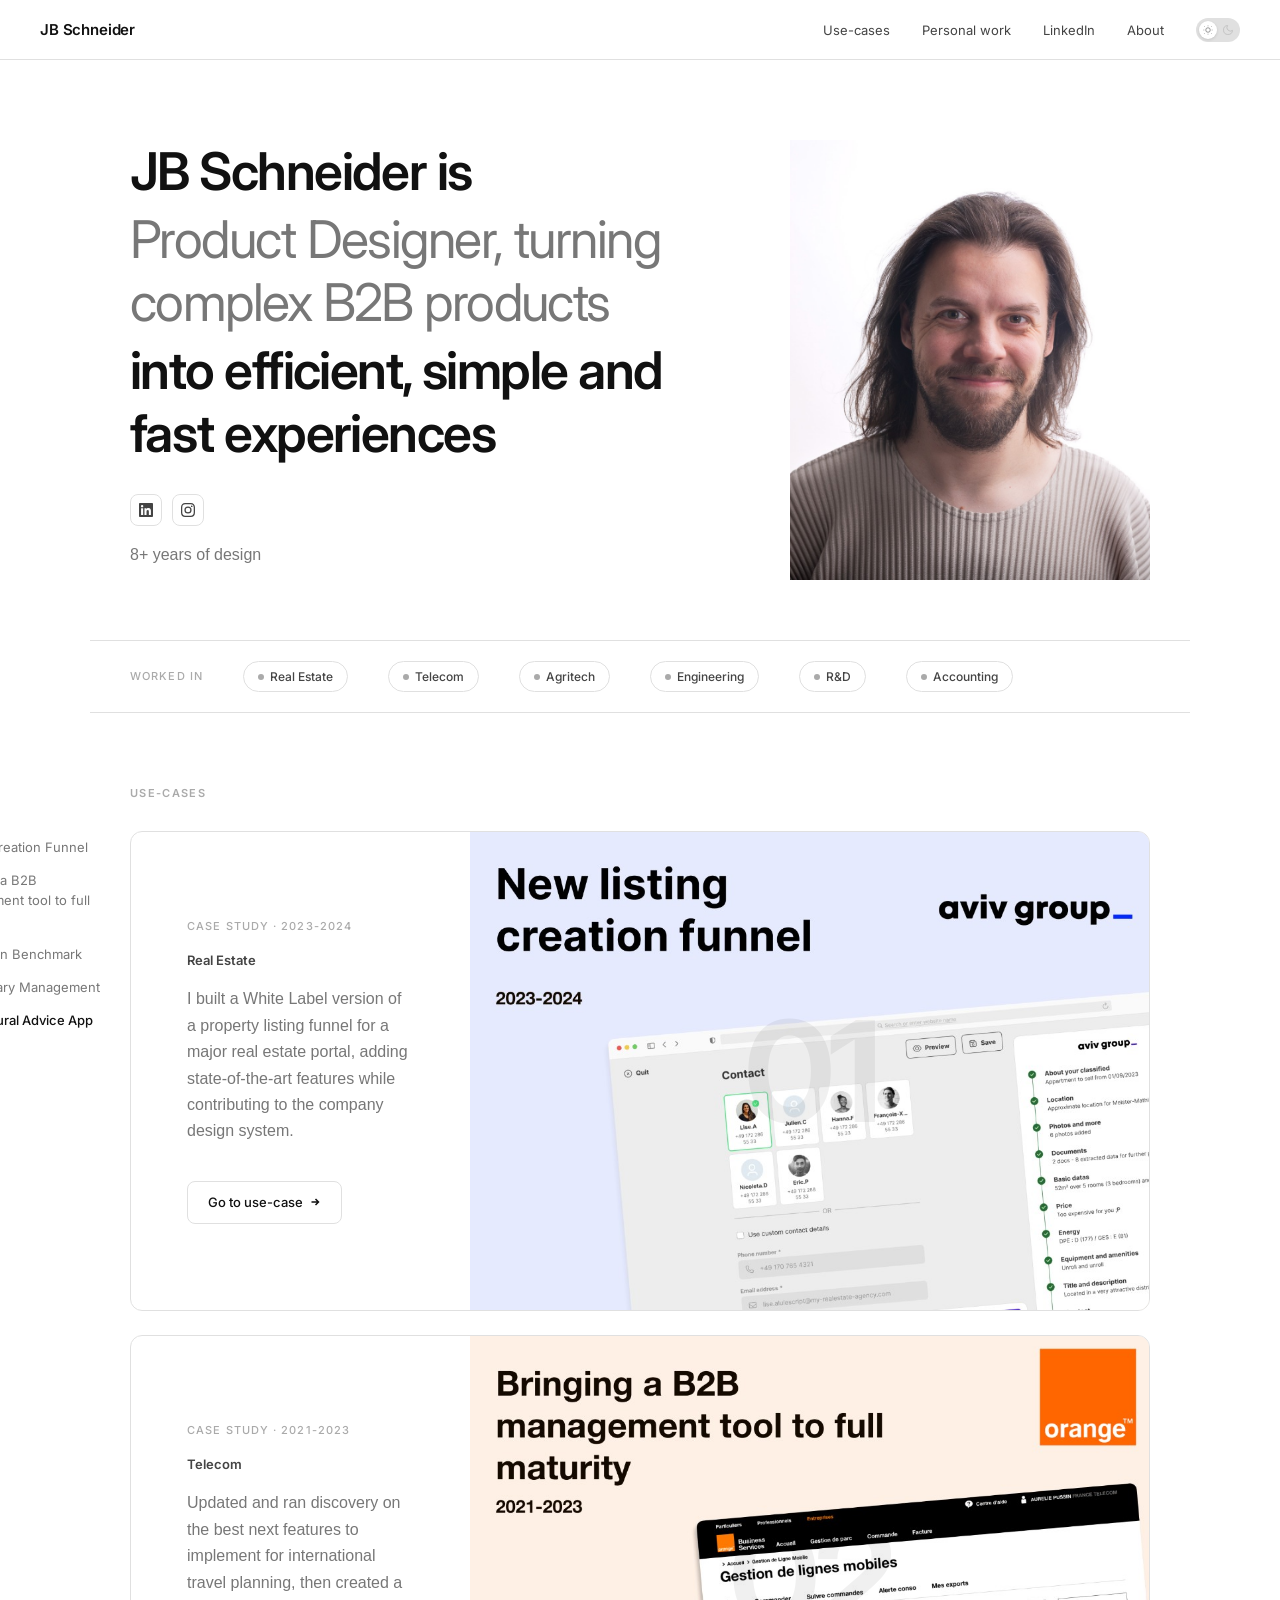
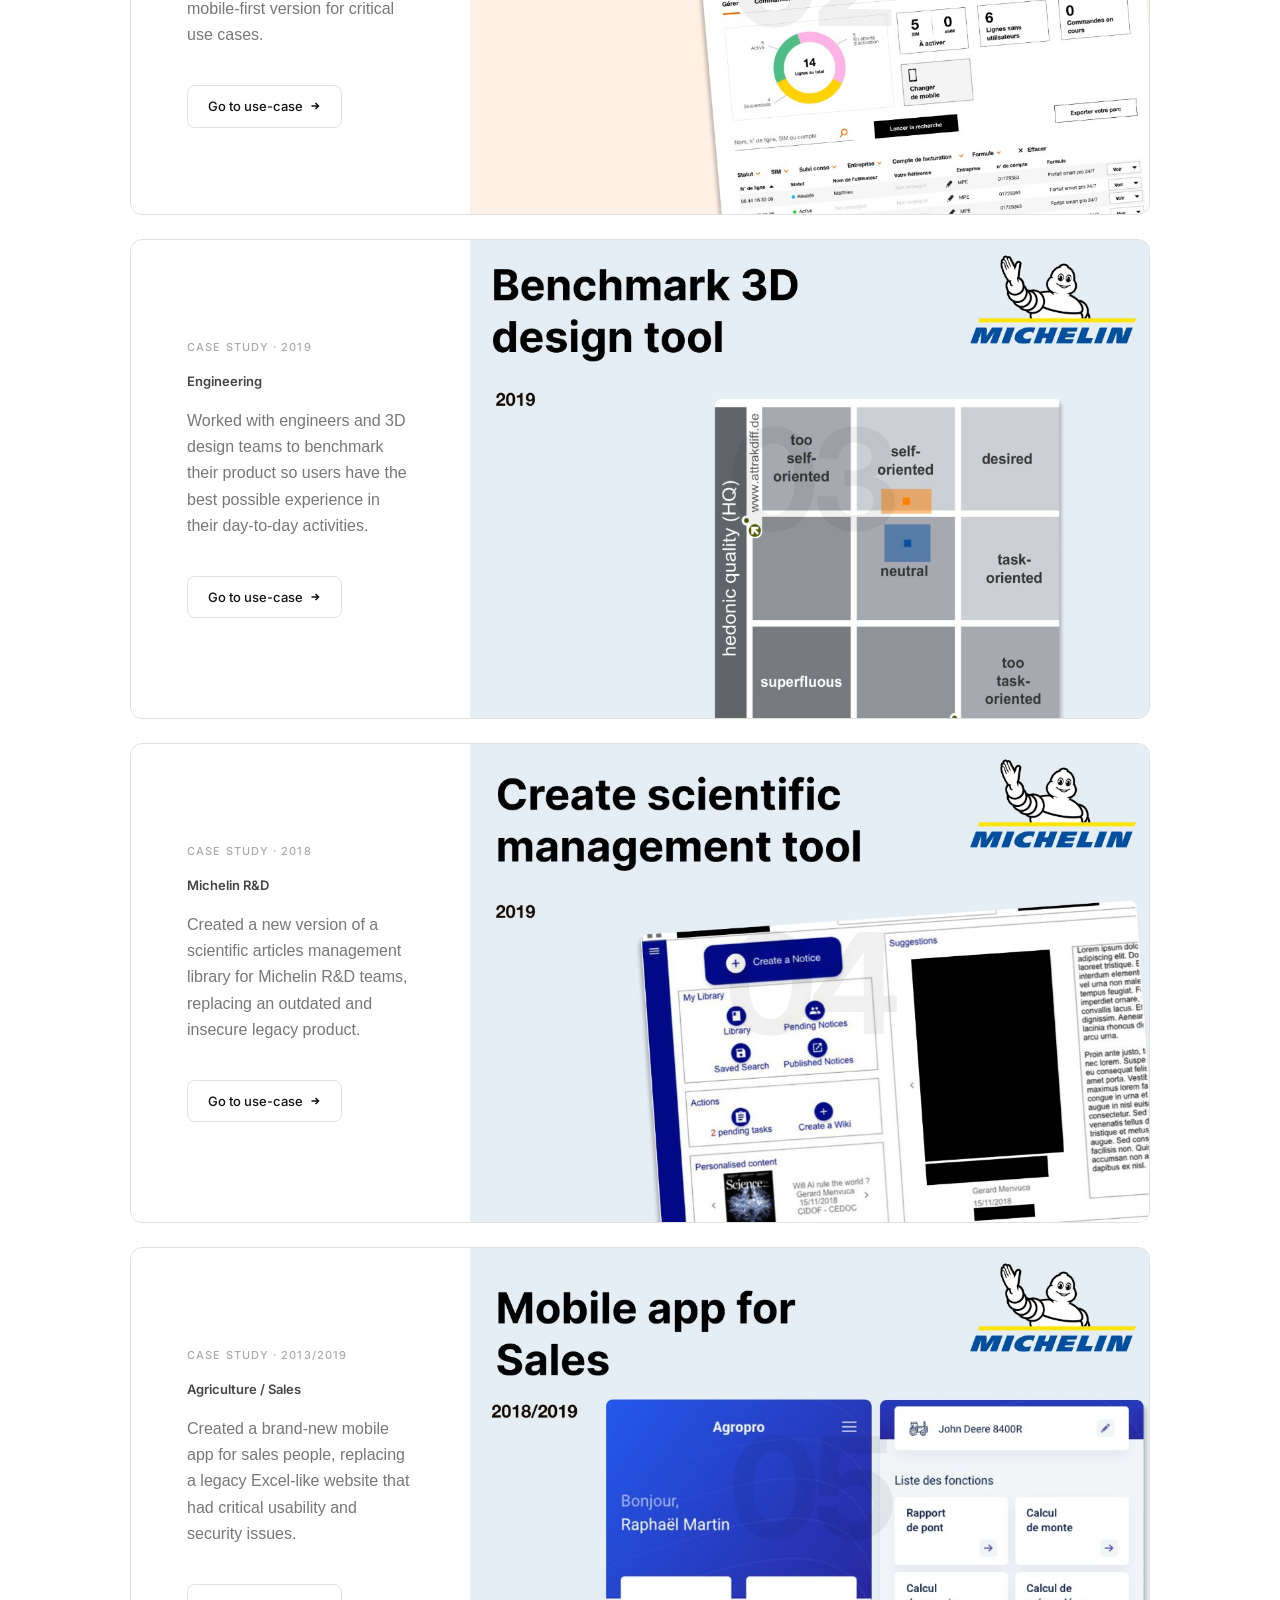
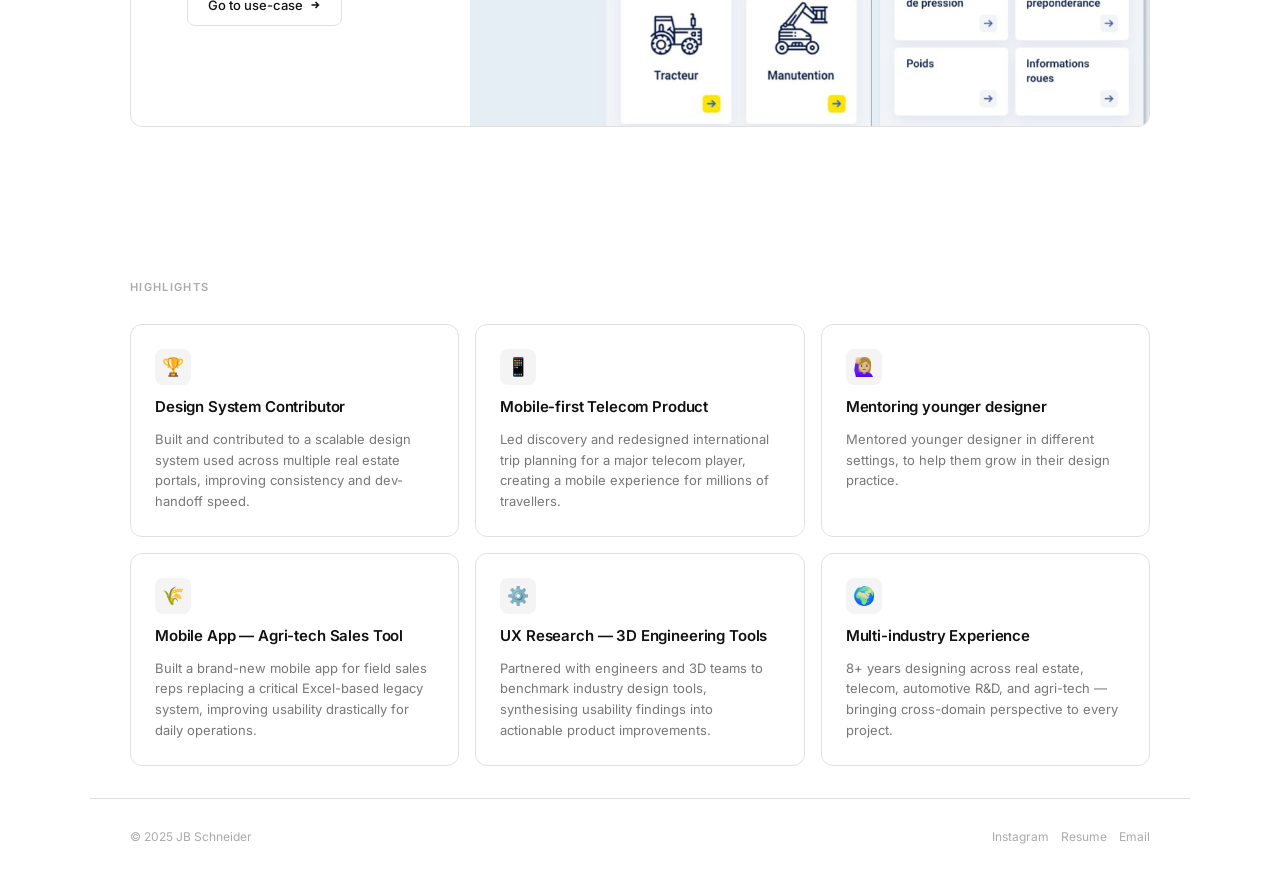
==== commit 46aa683c: "Revert "Adjust hero social icon SVG viewBox for consistent sizing." This reverts commit 7f4b208c6cb0" ====
--- a/index.html
+++ b/index.html
@@ -60,10 +60,10 @@
 
       <div class="hero-socials">
         <a href="https://www.linkedin.com/in/" class="social-icon" title="LinkedIn" target="_blank" rel="noopener noreferrer">
-          <svg viewBox="0 0 32 32" xmlns="http://www.w3.org/2000/svg"><path d="M20.45 20.45h-3.55v-5.57c0-1.33-.03-3.04-1.85-3.04-1.85 0-2.13 1.45-2.13 2.94v5.67H9.37V9h3.41v1.56h.05c.47-.9 1.63-1.85 3.35-1.85 3.58 0 4.25 2.36 4.25 5.43v6.31h.02zM5.34 7.43a2.06 2.06 0 1 1 0-4.12 2.06 2.06 0 0 1 0 4.12zM7.12 20.45H3.56V9h3.56v11.45zM22.22 0H1.77C.79 0 0 .77 0 1.72v20.56C0 23.23.79 24 1.77 24h20.45c.98 0 1.78-.77 1.78-1.72V1.72C24 .77 23.2 0 22.22 0z"/></svg>
+          <svg viewBox="0 0 24 24" xmlns="http://www.w3.org/2000/svg"><path d="M20.45 20.45h-3.55v-5.57c0-1.33-.03-3.04-1.85-3.04-1.85 0-2.13 1.45-2.13 2.94v5.67H9.37V9h3.41v1.56h.05c.47-.9 1.63-1.85 3.35-1.85 3.58 0 4.25 2.36 4.25 5.43v6.31h.02zM5.34 7.43a2.06 2.06 0 1 1 0-4.12 2.06 2.06 0 0 1 0 4.12zM7.12 20.45H3.56V9h3.56v11.45zM22.22 0H1.77C.79 0 0 .77 0 1.72v20.56C0 23.23.79 24 1.77 24h20.45c.98 0 1.78-.77 1.78-1.72V1.72C24 .77 23.2 0 22.22 0z"/></svg>
         </a>
         <a href="https://www.instagram.com/jb_schneidr/" target="_blank" rel="noopener noreferrer" class="social-icon" title="Instagram">
-          <svg viewBox="0 0 32 32" xmlns="http://www.w3.org/2000/svg"><path d="M12 2.16c3.2 0 3.58.01 4.85.07 3.25.15 4.77 1.69 4.92 4.92.06 1.27.07 1.65.07 4.85 0 3.2-.01 3.58-.07 4.85-.15 3.23-1.66 4.77-4.92 4.92-1.27.06-1.64.07-4.85.07-3.2 0-3.58-.01-4.85-.07-3.26-.15-4.77-1.7-4.92-4.92C2.17 15.58 2.16 15.2 2.16 12c0-3.2.01-3.58.07-4.85C2.38 3.86 3.9 2.31 7.15 2.23 8.42 2.17 8.8 2.16 12 2.16zM12 0C8.74 0 8.33.01 7.05.07 2.7.27.27 2.7.07 7.05.01 8.33 0 8.74 0 12c0 3.26.01 3.67.07 4.95.2 4.36 2.62 6.78 6.98 6.98C8.33 23.99 8.74 24 12 24c3.26 0 3.67-.01 4.95-.07 4.35-.2 6.78-2.62 6.98-6.98.06-1.28.07-1.69.07-4.95 0-3.26-.01-3.67-.07-4.95C23.73 2.71 21.31.27 16.95.07 15.67.01 15.26 0 12 0zm0 5.84a6.16 6.16 0 1 0 0 12.32A6.16 6.16 0 0 0 12 5.84zM12 16a4 4 0 1 1 0-8 4 4 0 0 1 0 8zm6.4-11.85a1.44 1.44 0 1 0 0 2.88 1.44 1.44 0 0 0 0-2.88z"/></svg>
+          <svg viewBox="0 0 24 24" xmlns="http://www.w3.org/2000/svg"><path d="M12 2.16c3.2 0 3.58.01 4.85.07 3.25.15 4.77 1.69 4.92 4.92.06 1.27.07 1.65.07 4.85 0 3.2-.01 3.58-.07 4.85-.15 3.23-1.66 4.77-4.92 4.92-1.27.06-1.64.07-4.85.07-3.2 0-3.58-.01-4.85-.07-3.26-.15-4.77-1.7-4.92-4.92C2.17 15.58 2.16 15.2 2.16 12c0-3.2.01-3.58.07-4.85C2.38 3.86 3.9 2.31 7.15 2.23 8.42 2.17 8.8 2.16 12 2.16zM12 0C8.74 0 8.33.01 7.05.07 2.7.27.27 2.7.07 7.05.01 8.33 0 8.74 0 12c0 3.26.01 3.67.07 4.95.2 4.36 2.62 6.78 6.98 6.98C8.33 23.99 8.74 24 12 24c3.26 0 3.67-.01 4.95-.07 4.35-.2 6.78-2.62 6.98-6.98.06-1.28.07-1.69.07-4.95 0-3.26-.01-3.67-.07-4.95C23.73 2.71 21.31.27 16.95.07 15.67.01 15.26 0 12 0zm0 5.84a6.16 6.16 0 1 0 0 12.32A6.16 6.16 0 0 0 12 5.84zM12 16a4 4 0 1 1 0-8 4 4 0 0 1 0 8zm6.4-11.85a1.44 1.44 0 1 0 0 2.88 1.44 1.44 0 0 0 0-2.88z"/></svg>
         </a>
       </div>
 
